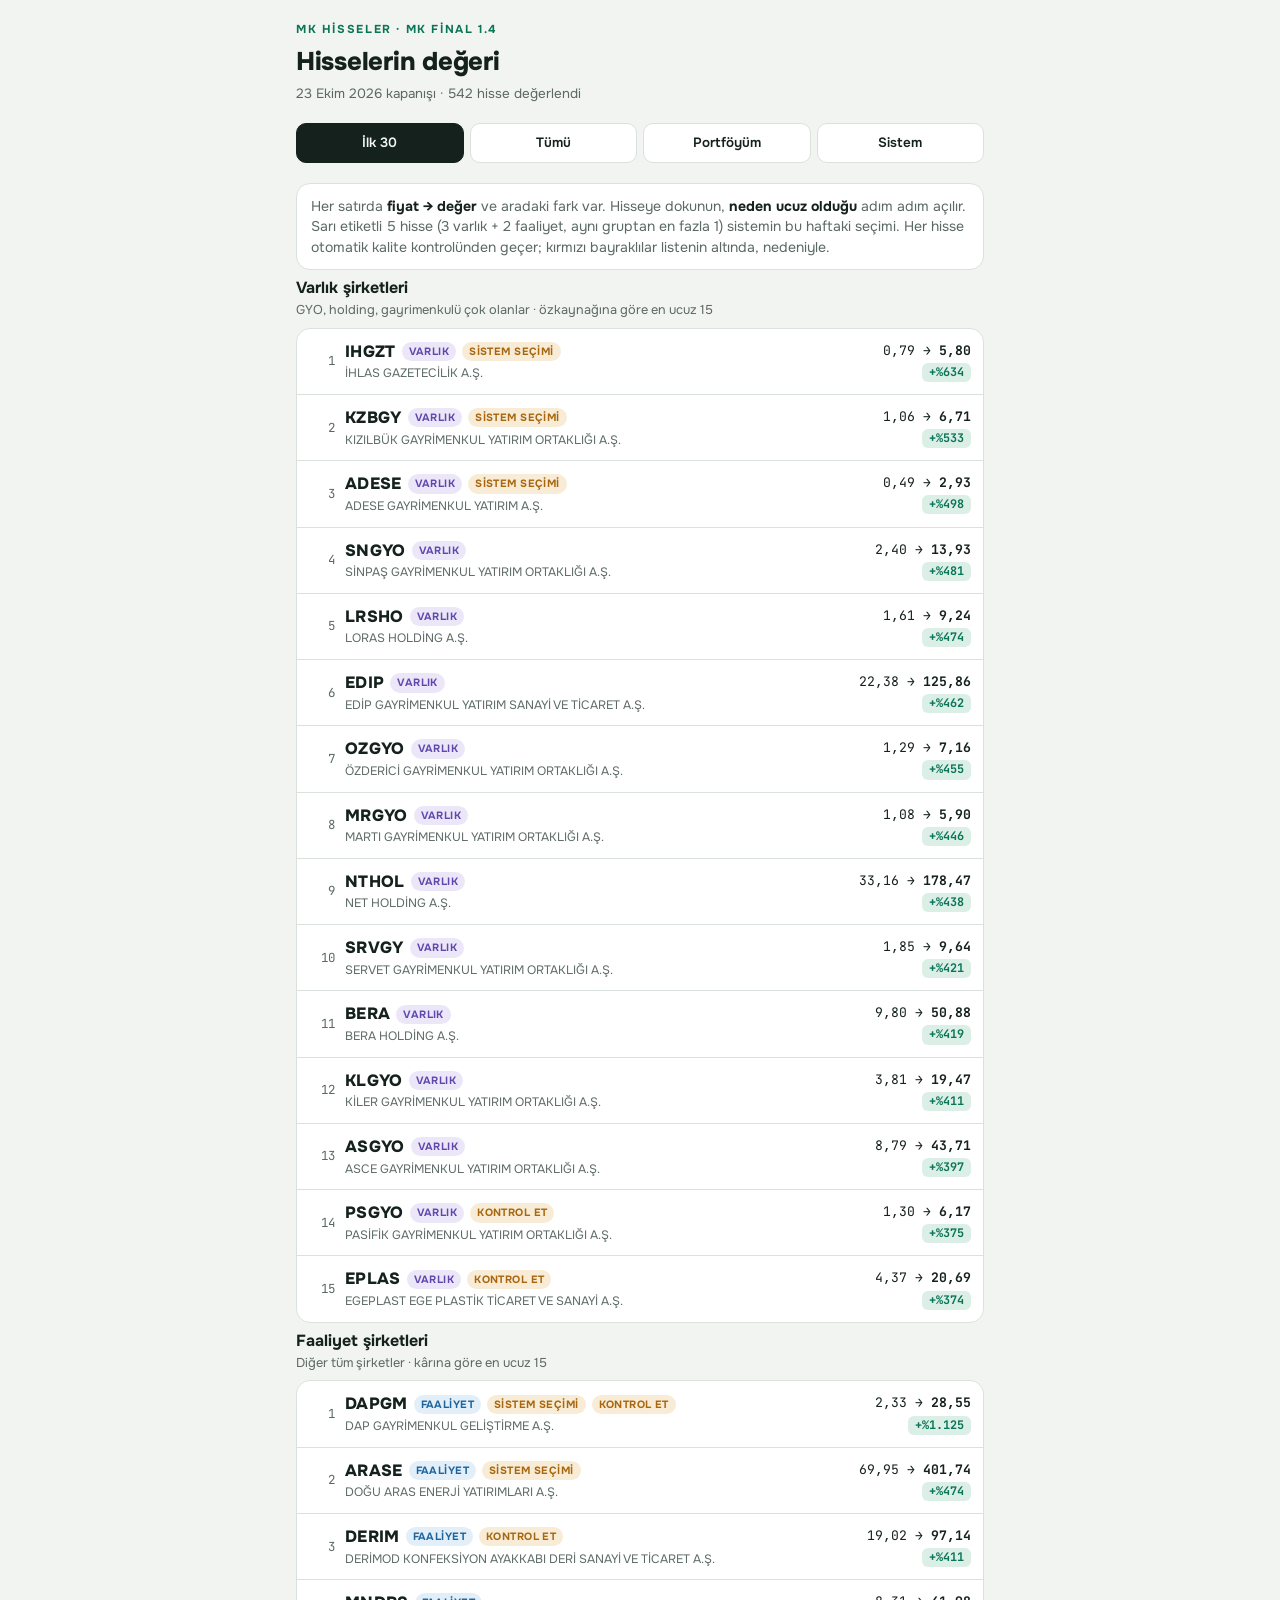
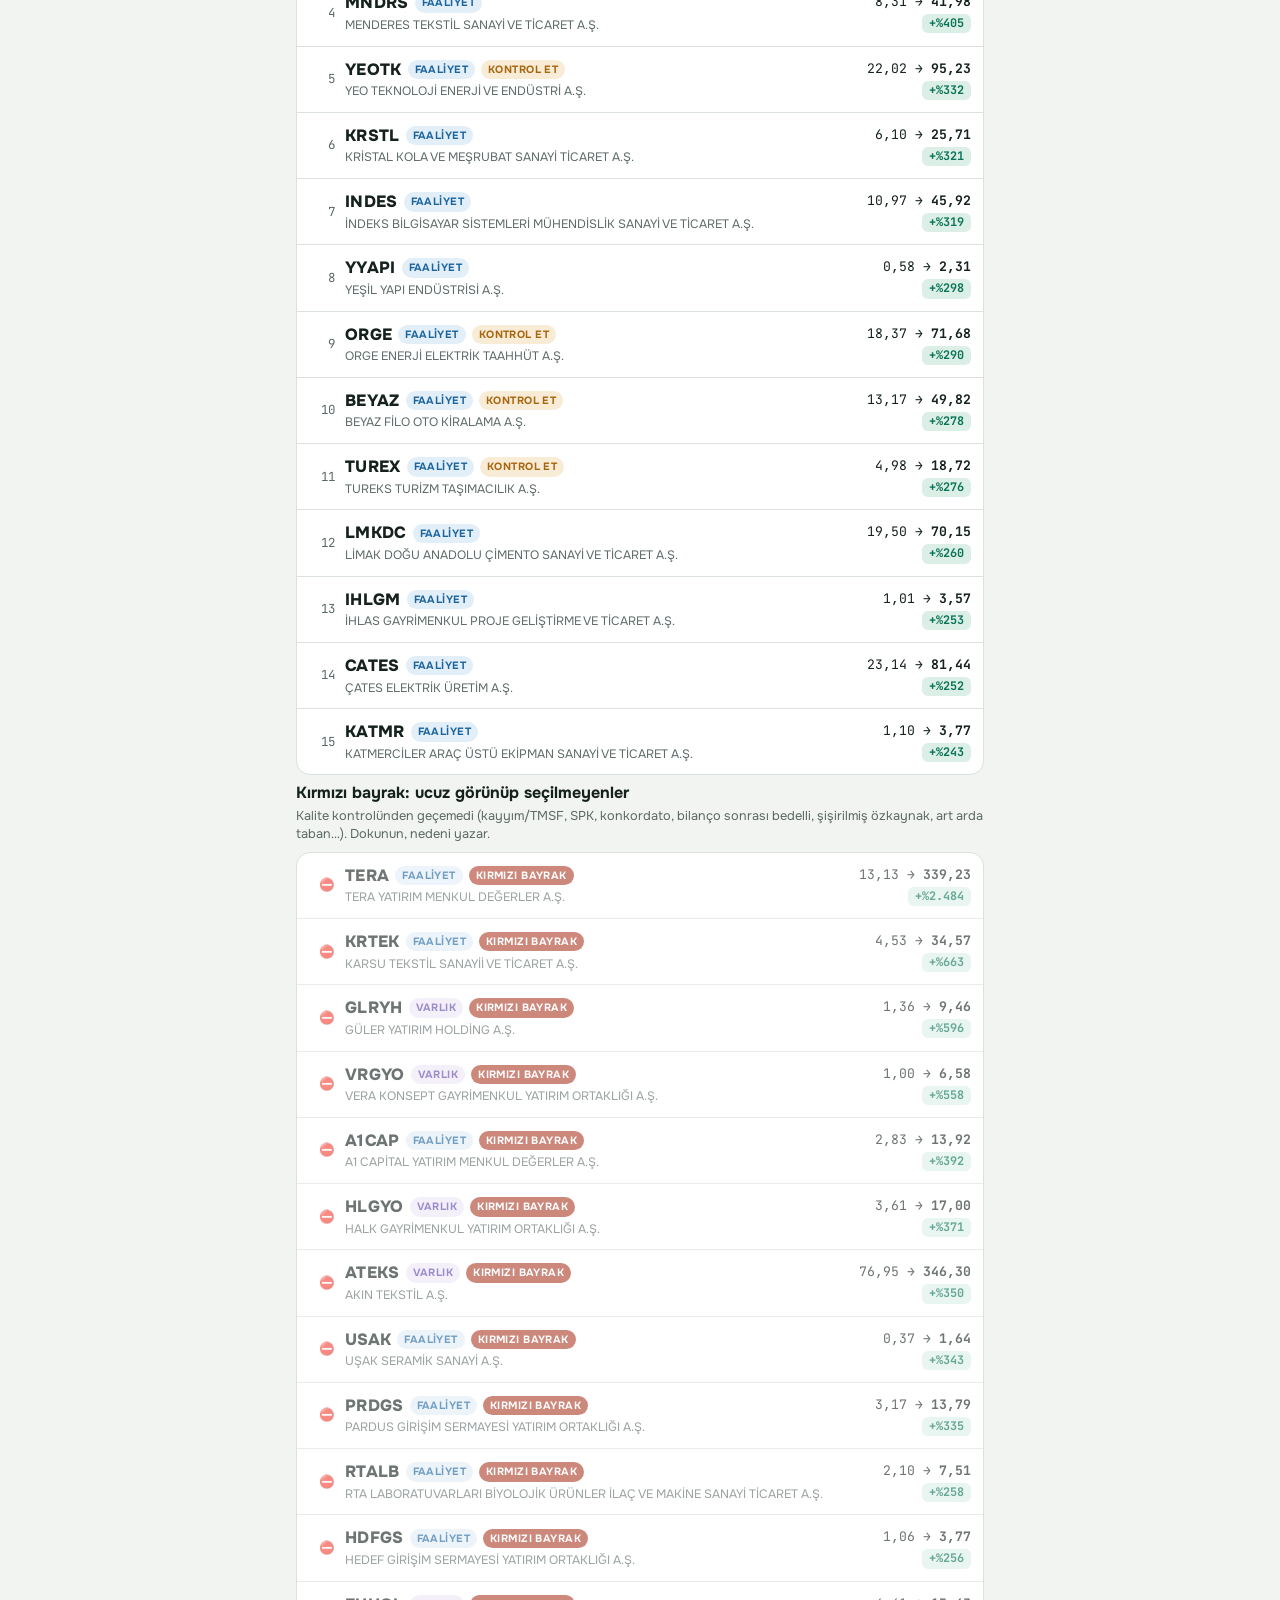
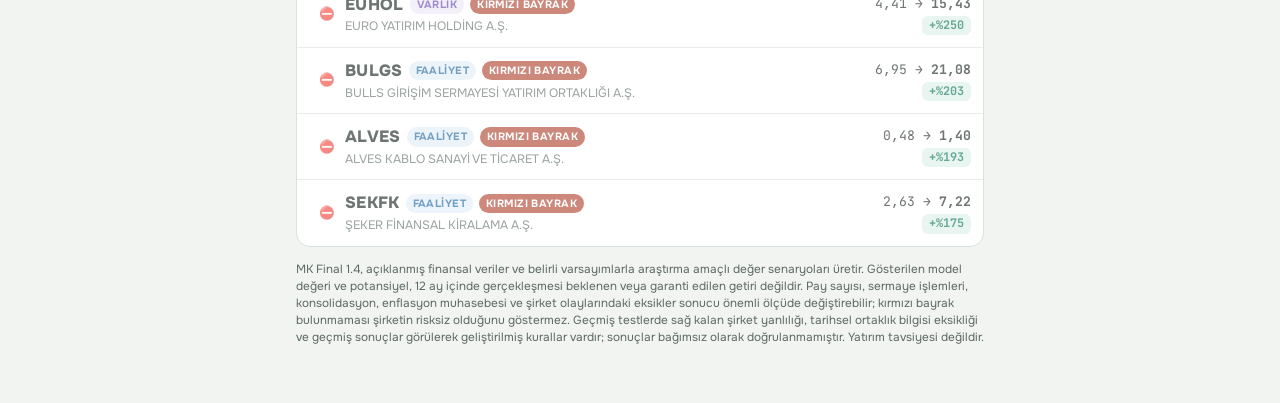
==== MK_VAL_BOT/mk-val/index.html @ f139b713 "Add files via upload" ====
<!doctype html>
<html lang="tr">
<head>
<meta charset="utf-8">
<meta name="viewport" content="width=device-width,initial-scale=1,viewport-fit=cover">
<script src="https://telegram.org/js/telegram-web-app.js"></script>
</head>
<body>
<title>MK Hisseler</title>
<meta name="claude:viewport-fit-sides" content="cover">
<link rel="preconnect" href="https://fonts.googleapis.com">
<link rel="stylesheet" href="https://fonts.googleapis.com/css2?family=Onest:wght@400;500;600;700;800&family=JetBrains+Mono:wght@500;700&display=swap">
<style>
/* Layout: one-column phone list (Telegram mini app); tapping a row slides in a full-screen "why cheap" sheet. */
:root{
  --bg:#f2f4f1; --surface:#ffffff; --surface2:#eef2ef; --ink:#15211d; --muted:#5b6964; --line:#dbe2de;
  --value:#0a7457; --value-soft:#dcefe7; --gold:#a8670f; --gold-soft:#f8ecd6; --bad:#b0402d; --bad-soft:#f7e2dd;
  --asset:#6046ad; --asset-soft:#ece7f8; --op:#1b649e; --op-soft:#e2eef8;
  --f:"Onest",system-ui,-apple-system,"Segoe UI",Roboto,sans-serif; --m:"JetBrains Mono",ui-monospace,Menlo,Consolas,monospace;
  --r:14px;
}
@media (prefers-color-scheme: dark){:root:not([data-theme="light"]){
  --bg:#0e1412; --surface:#151d1a; --surface2:#1b2521; --ink:#e5eee9; --muted:#8e9e98; --line:#26312d;
  --value:#3ccb9c; --value-soft:#143328; --gold:#e6b452; --gold-soft:#372a12; --bad:#f2907d; --bad-soft:#3a1d18;
  --asset:#b9a5f5; --asset-soft:#251f3c; --op:#72b8ec; --op-soft:#132a3c; color-scheme:dark}}
:root[data-theme="dark"]{
  --bg:#0e1412; --surface:#151d1a; --surface2:#1b2521; --ink:#e5eee9; --muted:#8e9e98; --line:#26312d;
  --value:#3ccb9c; --value-soft:#143328; --gold:#e6b452; --gold-soft:#372a12; --bad:#f2907d; --bad-soft:#3a1d18;
  --asset:#b9a5f5; --asset-soft:#251f3c; --op:#72b8ec; --op-soft:#132a3c; color-scheme:dark}
*{box-sizing:border-box}
body{background:var(--bg);color:var(--ink);font-family:var(--f);font-size:15px;line-height:1.45;-webkit-font-smoothing:antialiased}
body::before{content:"";position:fixed;inset:0 0 auto;height:env(safe-area-inset-top,0px);z-index:30;background:var(--bg)}
.wrap{max-width:720px;margin:0 auto;padding-block:14px 48px;padding-left:max(16px,env(safe-area-inset-left,0px));padding-right:max(16px,env(safe-area-inset-right,0px));display:flex;flex-direction:column;gap:14px}
header{display:flex;flex-direction:column;gap:4px}
.eyebrow{font-size:.72rem;font-weight:700;letter-spacing:.14em;text-transform:uppercase;color:var(--value)}
h1{margin:0;font-size:1.6rem;font-weight:800;letter-spacing:-.01em;text-wrap:balance}
.stamp{color:var(--muted);font-size:.84rem}
.tabs{position:sticky;top:env(safe-area-inset-top,0px);z-index:20;background:var(--bg);padding-block:6px;display:flex;gap:6px}
.tabs button{flex:1;min-width:0;font:inherit;font-weight:600;font-size:.84rem;padding:9px 4px;border-radius:10px;border:1px solid var(--line);background:var(--surface);color:var(--ink);cursor:pointer}
.tabs button[aria-selected="true"]{background:var(--ink);color:var(--bg);border-color:var(--ink)}
button:focus-visible,input:focus-visible,.row:focus-visible{outline:2px solid var(--value);outline-offset:2px}
.sec{display:flex;flex-direction:column;gap:8px}
.sechead{display:flex;flex-direction:column;gap:2px;margin-top:6px}
.sechead h2{margin:0;font-size:1rem;font-weight:700}
.sechead span{color:var(--muted);font-size:.8rem}
.list{background:var(--surface);border:1px solid var(--line);border-radius:var(--r);overflow:hidden}
.row{display:grid;grid-template-columns:26px minmax(0,1fr) auto;align-items:center;gap:10px;padding:11px 12px;border-top:1px solid var(--line);cursor:pointer;background:none;width:100%;text-align:left;font:inherit;color:inherit;border-left:0;border-right:0;border-bottom:0}
.row:first-child{border-top:0}
.row:hover{background:var(--surface2)}
.row.dim{opacity:.62}
.rk{font-family:var(--m);font-size:.78rem;color:var(--muted);text-align:right}
.who{min-width:0;display:flex;flex-direction:column;gap:2px}
.tkline{display:flex;align-items:center;gap:6px;flex-wrap:wrap}
.tk{font-weight:800;font-size:1.02rem;letter-spacing:.02em}
.co{color:var(--muted);font-size:.76rem;white-space:nowrap;overflow:hidden;text-overflow:ellipsis}
.chip{font-size:.66rem;font-weight:700;letter-spacing:.04em;padding:2px 7px;border-radius:999px;white-space:nowrap}
.chip.a{background:var(--asset-soft);color:var(--asset)}.chip.o{background:var(--op-soft);color:var(--op)}
.chip.pick{background:var(--gold-soft);color:var(--gold)}.chip.warn{background:var(--gold-soft);color:var(--gold)}.chip.red{background:var(--bad);color:var(--surface)}
.qc{border-radius:12px;padding:12px 14px;border:1px solid var(--line);background:var(--surface)}.qc h3{margin:0 0 8px;font-size:1rem}.qc.bad{border-color:var(--bad);background:var(--bad-soft)}.qc.mid{border-color:var(--gold)}.qc.ok h3{color:var(--value)}.qc ul{margin:0;padding-left:1.1em;display:flex;flex-direction:column;gap:6px}.qc li{line-height:1.45;font-size:.9rem}.qc li.r b{color:var(--bad)}.qc li.y b{color:var(--gold)}.qc p{margin:0;font-size:.86rem;color:var(--muted)}
.nums{display:flex;flex-direction:column;align-items:flex-end;gap:3px;font-family:var(--m);font-variant-numeric:tabular-nums}
.pv{font-size:.82rem;white-space:nowrap}.pv b{font-weight:700}
.pot{font-size:.74rem;font-weight:700;padding:1px 7px;border-radius:6px;background:var(--value-soft);color:var(--value)}
.pot.neg{background:var(--bad-soft);color:var(--bad)}
.tools{display:flex;flex-direction:column;gap:8px}
.tools input{font:inherit;font-size:1rem;padding:11px 13px;border-radius:12px;border:1px solid var(--line);background:var(--surface);color:var(--ink);width:100%}
.filters{display:flex;gap:6px;flex-wrap:wrap}
.filters button{font:inherit;font-size:.82rem;font-weight:600;padding:6px 11px;border-radius:999px;border:1px solid var(--line);background:var(--surface);color:var(--ink);cursor:pointer}
.filters button[aria-pressed="true"]{border-color:var(--value);background:var(--value-soft);color:var(--value)}
.count{color:var(--muted);font-size:.8rem}
.note{background:var(--surface);border:1px solid var(--line);border-radius:var(--r);padding:12px 14px;font-size:.88rem;color:var(--muted)}
.note b{color:var(--ink)}
.empty{padding:22px 14px;text-align:center;color:var(--muted)}
footer{color:var(--muted);font-size:.74rem}
/* portfolio */
.chip.own{background:var(--value-soft);color:var(--value)}
.pf{background:var(--surface);border:1px solid var(--line);border-radius:12px;padding:12px;display:flex;flex-direction:column;gap:10px}
.pf h3{margin:0;font-size:1rem}
.pf .meta{font-size:.86rem;color:var(--muted)}
.pf .meta b{color:var(--ink);font-family:var(--m);font-variant-numeric:tabular-nums}
.btns{display:flex;gap:8px;flex-wrap:wrap}
.btn{font:inherit;font-weight:700;font-size:.92rem;padding:10px 14px;border-radius:10px;border:1px solid var(--line);background:var(--surface);color:var(--ink);cursor:pointer}
.btn.pri{background:var(--value);border-color:var(--value);color:var(--surface)}
.btn.danger{color:var(--bad);border-color:var(--bad)}
.btn.wide{width:100%}
.form{display:grid;grid-template-columns:repeat(2,minmax(0,1fr));gap:8px}
.form label:last-child{grid-column:1/-1}
.form label{display:flex;flex-direction:column;gap:4px;font-size:.72rem;font-weight:600;color:var(--muted);text-transform:uppercase;letter-spacing:.03em;min-width:0}
.form input{font:inherit;font-family:var(--m);font-size:.95rem;padding:9px 10px;border-radius:9px;border:1px solid var(--line);background:var(--bg);color:var(--ink);width:100%;min-width:0;text-transform:none}
.sum{display:grid;grid-template-columns:repeat(2,minmax(0,1fr));gap:8px}
.sum /*x*/.cell b.up{color:var(--value)}.sum .cell b.down{color:var(--bad)}
.pfrow{grid-template-columns:minmax(0,1fr) auto}.pfrow .co{white-space:normal}
.hint{font-size:.78rem;color:var(--muted)}
.toast{position:fixed;left:50%;bottom:calc(18px + env(safe-area-inset-bottom,0px));transform:translateX(-50%);background:var(--ink);color:var(--bg);padding:10px 16px;border-radius:12px;font-size:.88rem;font-weight:600;z-index:60;max-width:calc(100% - 32px)}
/* detail sheet */
.sheet{position:fixed;inset:0;z-index:40;background:var(--bg);overflow-y:auto;transform:translateX(100%);transition:transform .22s ease;padding-top:env(safe-area-inset-top,0px)}
.sheet.open{transform:none}
@media (prefers-reduced-motion: reduce){.sheet{transition:none}}
.bar{position:sticky;top:0;z-index:2;background:var(--bg);border-bottom:1px solid var(--line)}
.bar .in{max-width:720px;margin:0 auto;display:flex;align-items:center;gap:10px;padding-block:10px;padding-left:max(16px,env(safe-area-inset-left,0px));padding-right:max(16px,env(safe-area-inset-right,0px))}
.back{font:inherit;font-weight:600;font-size:.92rem;border:1px solid var(--line);background:var(--surface);color:var(--ink);border-radius:10px;padding:7px 12px;cursor:pointer}
.bar .t{font-weight:800}
.d{max-width:720px;margin:0 auto;padding-block:16px 60px;padding-left:max(16px,env(safe-area-inset-left,0px));padding-right:max(16px,env(safe-area-inset-right,0px));display:flex;flex-direction:column;gap:16px}
.dh{display:flex;flex-direction:column;gap:6px}
.dh .big{font-size:2rem;font-weight:800;letter-spacing:.01em;line-height:1.05}
.dh .co{white-space:normal;font-size:.88rem}
.trio{display:grid;grid-template-columns:repeat(3,minmax(0,1fr));gap:8px}
.cell{background:var(--surface);border:1px solid var(--line);border-radius:12px;padding:9px 10px;min-width:0}
.cell span{display:block;font-size:.7rem;color:var(--muted);font-weight:600;letter-spacing:.03em;text-transform:uppercase}
.cell b{display:block;font-family:var(--m);font-size:1.08rem;font-variant-numeric:tabular-nums;margin-top:2px;white-space:nowrap;overflow:hidden;text-overflow:ellipsis}
.cell.v b{color:var(--value)}
.scale{background:var(--surface);border:1px solid var(--line);border-radius:12px;padding:12px 12px 10px}
.track{position:relative;height:10px;border-radius:999px;background:var(--surface2);margin:30px 6px 30px}
.fill{position:absolute;left:0;top:0;bottom:0;border-radius:999px;background:var(--value-soft)}
.mk{position:absolute;top:50%;transform:translate(-50%,-50%);width:14px;height:14px;border-radius:50%;border:3px solid var(--surface)}
.mk.p{background:var(--ink)}.mk.n{background:var(--gold)}.mk.v{background:var(--value)}
.lab{position:absolute;transform:translateX(-50%);font-family:var(--m);font-size:.7rem;white-space:nowrap;color:var(--muted)}
.lab.up{bottom:16px}.lab.dn{top:16px}
.lab b{color:var(--ink)}
.scale p{margin:0;font-size:.78rem;color:var(--muted)}
.why h3,.calc h3,.risk h3,.src h3{margin:0 0 8px;font-size:1.02rem;font-weight:700}
.lead{font-size:1.02rem;line-height:1.5;margin:0 0 10px;text-wrap:pretty}
.why ul,.risk ul{margin:0;padding-left:1.1em;display:flex;flex-direction:column;gap:8px}
.why li,.risk li{line-height:1.5}
.num{font-family:var(--m);font-variant-numeric:tabular-nums;font-weight:700;white-space:nowrap}
.calc table{width:100%;border-collapse:collapse;font-size:.88rem;background:var(--surface);border:1px solid var(--line);border-radius:12px;overflow:hidden}
.calc td{padding:8px 10px;border-top:1px solid var(--line)}
.calc tr:first-child td{border-top:0}
.calc td:last-child{text-align:right;font-family:var(--m);font-variant-numeric:tabular-nums;white-space:nowrap}
.calc tr.tot td{font-weight:700;background:var(--value-soft);color:var(--value)}
.risk li.w{color:var(--bad)}
.src a{color:var(--op);word-break:break-all;font-size:.84rem}
.src p{margin:0 0 6px;font-size:.84rem;color:var(--muted)}
</style>

<div class="wrap" lang="tr">
  <header>
    <span class="eyebrow">MK Hisseler · MK Final 1.4</span>
    <h1>Hisselerin değeri</h1>
    <span class="stamp" id="stamp">Yükleniyor…</span>
  </header>
  <nav class="tabs" role="tablist">
    <button role="tab" id="tab-top" data-tab="top" aria-selected="true">İlk 30</button>
    <button role="tab" id="tab-all" data-tab="all" aria-selected="false">Tümü</button>
    <button role="tab" id="tab-pf" data-tab="pf" aria-selected="false">Portföyüm</button>
    <button role="tab" id="tab-how" data-tab="how" aria-selected="false">Sistem</button>
  </nav>
  <main id="view"></main>
  <footer>MK Final 1.4, açıklanmış finansal veriler ve belirli varsayımlarla araştırma amaçlı değer senaryoları üretir. Gösterilen model değeri ve potansiyel, 12 ay içinde gerçekleşmesi beklenen veya garanti edilen getiri değildir. Pay sayısı, sermaye işlemleri, konsolidasyon, enflasyon muhasebesi ve şirket olaylarındaki eksikler sonucu önemli ölçüde değiştirebilir; kırmızı bayrak bulunmaması şirketin risksiz olduğunu göstermez. Geçmiş testlerde sağ kalan şirket yanlılığı, tarihsel ortaklık bilgisi eksikliği ve geçmiş sonuçlar görülerek geliştirilmiş kurallar vardır; sonuçlar bağımsız olarak doğrulanmamıştır. Yatırım tavsiyesi değildir.</footer>
</div>

<section class="sheet" id="sheet" aria-hidden="true" lang="tr">
  <div class="bar"><div class="in"><button class="back" id="back">← Liste</button><span class="t" id="sheetT"></span></div></div>
  <div class="d" id="detail"></div>
</section>

<script type="application/json" id="embedded"></script>
<script>
const $ = s => document.querySelector(s);
const esc = s => String(s ?? '').replace(/[&<>"']/g, c => ({'&':'&amp;','<':'&lt;','>':'&gt;','"':'&quot;',"'":'&#39;'}[c]));
const TR = new Intl.NumberFormat('tr-TR', {minimumFractionDigits: 2, maximumFractionDigits: 2});
const fx = v => v == null || !isFinite(v) ? '—' : TR.format(v);
const pct = v => v == null || !isFinite(v) ? '—' : (v > 0 ? '+' : v < 0 ? '−' : '') + '%' + new Intl.NumberFormat('tr-TR', {maximumFractionDigits: 0}).format(Math.abs(100 * v));
const pc0 = v => v == null || !isFinite(v) ? '—' : '%' + new Intl.NumberFormat('tr-TR', {maximumFractionDigits: v < 0.1 ? 1 : 0}).format(100 * v);
const x2 = v => v == null || !isFinite(v) ? '—' : new Intl.NumberFormat('tr-TR', {maximumFractionDigits: 1, minimumFractionDigits: 1}).format(v);
function tl(v) {
  if (v == null || !isFinite(v)) return '—';
  const a = Math.abs(v), s = v < 0 ? '−' : '';
  const f = (n, u) => s + new Intl.NumberFormat('tr-TR', {maximumFractionDigits: n >= 100 ? 0 : n >= 10 ? 1 : 2}).format(n) + ' ' + u;
  if (a >= 1e12) return f(a / 1e12, 'trilyon TL');
  if (a >= 1e9) return f(a / 1e9, 'milyar TL');
  if (a >= 1e6) return f(a / 1e6, 'milyon TL');
  return s + new Intl.NumberFormat('tr-TR', {maximumFractionDigits: 0}).format(a) + ' TL';
}
const N = v => `<span class="num">${tl(v)}</span>`;
const DATE = s => { if (!s) return '—'; const d = new Date(s.slice(0, 10) + 'T12:00:00'); return isNaN(d) ? s : d.toLocaleDateString('tr-TR', {day: 'numeric', month: 'long', year: 'numeric'}); };

let D = null, ALL = [], PICKS = new Set(), tab = 'top', filt = 'all', query = '';

function prep(d) {
  D = d; PICKS = new Set(d.picks.map(p => p.ticker));
  ALL = [...d.asset, ...d.operating].sort((a, b) => b.potential - a.potential);
}

function row(x, rank) {
  const a = x.group === 'VARLIK', pk = PICKS.has(x.ticker);
  const tags = [`<span class="chip ${a ? 'a' : 'o'}">${a ? 'VARLIK' : 'FAALİYET'}</span>`];
  if (PF.items[x.ticker]) tags.push('<span class="chip own">PORTFÖYDE</span>');
  if (pk) tags.push('<span class="chip pick">SİSTEM SEÇİMİ</span>');
  const ql = (x.quality || {}).level;
  if (ql === 'KIRMIZI') tags.push('<span class="chip red">KIRMIZI BAYRAK</span>');
  else if (!x.eligible && x.potential > 0) tags.push('<span class="chip warn">HACİM DÜŞÜK</span>');
  else if (ql === 'SARI' || (x.warnings || []).length) tags.push('<span class="chip warn">KONTROL ET</span>');
  return `<button class="row${x.eligible || x.potential <= 0 ? '' : ' dim'}" data-t="${esc(x.ticker)}">
    <span class="rk">${rank}</span>
    <span class="who"><span class="tkline"><span class="tk">${esc(x.ticker)}</span>${tags.join('')}</span><span class="co">${esc(x.company)}</span></span>
    <span class="nums"><span class="pv">${fx(x.price)} → <b>${fx(x.value_ps)}</b></span><span class="pot${x.potential < 0 ? ' neg' : ''}">${pct(x.potential)}</span></span>
  </button>`;
}

function viewTop() {
  const A = D.asset.filter(x => x.eligible).slice(0, 15), O = D.operating.filter(x => x.eligible).slice(0, 15);
  return `<div class="note">Her satırda <b>fiyat → değer</b> ve aradaki fark var. Hisseye dokunun, <b>neden ucuz olduğu</b> adım adım açılır. Sarı etiketli 5 hisse (3 varlık + 2 faaliyet, aynı gruptan en fazla 1) sistemin bu haftaki seçimi. Her hisse otomatik kalite kontrolünden geçer; kırmızı bayraklılar listenin altında, nedeniyle.</div>
  <section class="sec"><div class="sechead"><h2>Varlık şirketleri</h2><span>GYO, holding, gayrimenkulü çok olanlar · özkaynağına göre en ucuz 15</span></div>
    <div class="list">${A.map((x, i) => row(x, i + 1)).join('')}</div></section>
  <section class="sec"><div class="sechead"><h2>Faaliyet şirketleri</h2><span>Diğer tüm şirketler · kârına göre en ucuz 15</span></div>
    <div class="list">${O.map((x, i) => row(x, i + 1)).join('')}</div></section>
  ${redSection()}`;
}
function redSection() {
  const R = ALL.filter(x => (x.quality || {}).level === 'KIRMIZI' && x.potential > 1).slice(0, 15);
  if (!R.length) return '';
  return `<section class="sec"><div class="sechead"><h2>Kırmızı bayrak: ucuz görünüp seçilmeyenler</h2><span>Kalite kontrolünden geçemedi (kayyım/TMSF, SPK, konkordato, bilanço sonrası bedelli, şişirilmiş özkaynak, art arda taban…). Dokunun, nedeni yazar.</span></div>
    <div class="list">${R.map((x, i) => row(x, '⛔')).join('')}</div></section>`;
}

function viewAll() {
  return `<div class="tools"><input id="q" type="search" placeholder="Hisse kodu veya şirket adı: THYAO, Aselsan…" autocomplete="off" value="${esc(query)}" aria-label="Hisse ara">
    <div class="filters" id="filters">${[['all', 'Hepsi'], ['V', 'Varlık'], ['F', 'Faaliyet'], ['cheap', 'Ucuz'], ['exp', 'Pahalı']].map(([k, l]) => `<button data-f="${k}" aria-pressed="${filt === k}">${l}</button>`).join('')}</div>
    <span class="count" id="count"></span></div>
    <div class="list" id="alllist"></div>`;
}
function fillAll() {
  const q = query.trim().toLocaleUpperCase('tr-TR');
  const rows = ALL.filter(x => (filt === 'all' || (filt === 'V' && x.group === 'VARLIK') || (filt === 'F' && x.group !== 'VARLIK') || (filt === 'cheap' && x.potential > 0) || (filt === 'exp' && x.potential <= 0))
    && (!q || x.ticker.includes(q) || x.company.toLocaleUpperCase('tr-TR').includes(q)));
  $('#count').textContent = `${rows.length} hisse · değer farkına göre sıralı (en ucuz üstte)`;
  $('#alllist').innerHTML = rows.length ? rows.map((x, i) => row(x, ALL.indexOf(x) + 1)).join('')
    : `<div class="empty">“${esc(query)}” bu taramada yok. Bilançosu eksik, döviz bazlı ya da son 20 günde işlem görmemiş olabilir.</div>`;
}

function viewHow() {
  return `<section class="sec"><div class="note"><b>Her şirket, değerinin durduğu yerden ölçülür.</b><br><br>
  <b>Varlık şirketleri</b> (GYO, holding ya da varlığının en az %30'u gayrimenkul olanlar): değer = özkaynak + bağlı GYO'larının ekspertiz farkı. Borsa değeri bu değere göre en düşük olanlar ucuzdur. Pabrai'nin Reysaş hesabı budur.<br><br>
  <b>Faaliyet şirketleri</b>: değer = 16 × gelecek yıl net kârı. Kâr tahmin edilemeyen (zarar eden, finans) şirketlerde özkaynak + kârlılık yöntemi kullanılır.<br><br>
  <b>Kural:</b> varlık grubundan en ucuz 3 + faaliyet grubundan en ucuz 2 = 5 hisse, eşit para. Önerilen kullanım: parayı 4'e bölüp her çeyrek (Ocak, Nisan, Temmuz, Ekim) o haftanın 5 hissesine bir dilim yatırmak; satış zamanı sizin kararınız. Günlük işlemi 20 bin $ altındaki ve kırmızı bayraklı hisse seçilmez.<br><br>
  <b>Model değerine göre fark</b> = model değeri / fiyat − 1. Beklenen getiri veya gerçekleşme olasılığı değildir; gerçekleşme süresi belirsizdir ve model değeri düşebilir. Hedef fiyat verilmez; ne zaman satacağınız size kalmış.</div>
  <div class="note"><b>Geriye dönük test — MK Final 1.4 (final)</b>: 3 varlık + 2 faaliyet; gizli değer sıralamada değil (ek senaryo); kırmızı bayraklı hisse yok; aynı gruptan tek hisse; pay sayısı doğrulanamayan adımda en yüksek piyasa değeri varsayılır (hisse ancak öyle de ucuzsa seçilir); seçim günün kapanışından sonra, alım ertesi gün.<br>
  12 ay tutma, başlangıç ayına göre 7 yıl: Nisan <b>418 kat</b> · Ocak 225 · Temmuz 128 · Ekim 65 (4 dilim ortalaması ≈ 209) — XU100 13-15 kat. Yıl içi en kötü düşüş −%53.<br>
  <b>Değerine gelince satıp parayı haftanın yeni hissesine yatırmak</b>: Nisan 250 · Ocak 156 · Temmuz 96 · Ekim 50 kat (ort. ≈ 138). Her başlangıç ayında 12 ay tutmaktan düşük: getirinin büyük kısmı model değerini aşıp yükselmeye devam eden hisselerden geldi.<br>
  Bu sonuçlar <b>doğrulanmış başarı değildir</b>: 3+2 yapısı geçmiş sonuçlar görülerek seçildi; aynı evrenden rastgele 10 hisse bile bu dönemde 28-56 kat yaptı (küçük/orta hisse ve ucuzluk etkisi); 5 hisse ciddi düşüş yaşayabilir. Bundan sonrası kurallar değiştirilmeden sanal takiple izlenir; eski 10 hisselik liste ve basit en düşük PD/DD listesi de karşılaştırma için kaydedilir.</section>`;
}


/* ---------- portfolio store: account (claude db) when available, else this device ---------- */
const LKEY = 'mk_portfolio_v1';
const PF = {mode: 'local', items: {}, col: null};
function loadLocal() { try { return JSON.parse(localStorage.getItem(LKEY) || '{}') || {}; } catch (e) { return {}; } }
function saveLocal() { try { localStorage.setItem(LKEY, JSON.stringify(PF.items)); } catch (e) { } }
PF.items = loadLocal();
const TG = (window.Telegram && window.Telegram.WebApp && window.Telegram.WebApp.initData) ? window.Telegram.WebApp : null;
function tgCall(fn, ...args) { return new Promise((res, rej) => { try { TG.CloudStorage[fn](...args, (err, val) => err ? rej(err) : res(val)); } catch (e) { rej(e); } }); }
async function pfInit() {
  if (TG && TG.CloudStorage) {
    // Telegram içinde: portföy Telegram hesabınızda (CloudStorage) saklanır, telefon/bilgisayar arasında eşitlenir
    try {
      const keys = (await tgCall('getKeys')).filter(k => k.startsWith('pf_'));
      const vals = keys.length ? await tgCall('getItems', keys) : {};
      const items = {};
      for (const k of keys) { try { const v = JSON.parse(vals[k]); if (v && v.ticker) items[v.ticker] = v; } catch (e) { } }
      for (const [t, it] of Object.entries(PF.items)) if (!items[t]) { items[t] = it; tgCall('setItem', 'pf_' + t, JSON.stringify(it)).catch(() => { }); }
      PF.items = items; PF.mode = 'telegram'; try { localStorage.removeItem(LKEY); } catch (e) { }
      pfChanged();
    } catch (e) { }
    return;
  }
  if (!window.claude || typeof window.claude.use !== 'function') return;
  try {
    const [db, user] = await Promise.all([window.claude.use('db'), window.claude.use('user')]);
    const uid = user ? await user.id() : null;
    if (!db || !uid) return;
    PF.col = db.doc('data/users/' + uid + '/portfolio').collection('items');
    let first = true;
    PF.col.onSnapshot(snap => {
      const cloud = {}; snap.docs.forEach(d => { if (d.exists) cloud[d.id] = d.data(); });
      if (first) {
        first = false; PF.mode = 'cloud';
        for (const [t, it] of Object.entries(PF.items)) if (!cloud[t]) { cloud[t] = it; PF.col.doc(t).set(it).catch(() => { }); }
        try { localStorage.removeItem(LKEY); } catch (e) { }
      }
      PF.items = cloud; pfChanged();
    }, () => { PF.mode = 'local'; PF.col = null; });
  } catch (e) { }
}
async function pfSave(t, it) {
  PF.items[t] = it; pfChanged();
  if (PF.mode === 'telegram') { try { await tgCall('setItem', 'pf_' + t, JSON.stringify(it)); } catch (e) { toast('Telegram’a kaydedilemedi, bu cihazda tutuluyor.'); saveLocal(); } }
  else if (PF.mode === 'cloud' && PF.col) { try { await PF.col.doc(t).set(it); } catch (e) { toast('Hesaba kaydedilemedi, bu cihazda tutuluyor.'); PF.mode = 'local'; saveLocal(); } }
  else saveLocal();
}
async function pfRemove(t) {
  delete PF.items[t]; pfChanged();
  if (PF.mode === 'telegram') { try { await tgCall('removeItem', 'pf_' + t); } catch (e) { toast('Silinemedi, tekrar deneyin.'); } }
  else if (PF.mode === 'cloud' && PF.col) { try { await PF.col.doc(t).delete(); } catch (e) { toast('Silinemedi, tekrar deneyin.'); } }
  else saveLocal();
}
function pfChanged() {
  if (tab === 'pf') render(); else if (tab === 'top') render(); else if (tab === 'all' && $('#alllist')) fillAll();
  const open = $('#sheet').classList.contains('open') && $('#sheetT').textContent;
  if (open && $('#pfbox')) $('#pfbox').outerHTML = pfBlock(ALL.find(r => r.ticker === open) || {ticker: open});
}
let toastTimer = null;
function toast(msg) {
  let el = $('#toast'); if (!el) { el = document.createElement('div'); el.id = 'toast'; el.className = 'toast'; el.setAttribute('role', 'status'); document.body.appendChild(el); }
  el.textContent = msg; el.hidden = false; clearTimeout(toastTimer); toastTimer = setTimeout(() => { el.hidden = true; }, 2600);
}
const num = s => { const v = parseFloat(String(s).trim().replace(/\./g, '').replace(',', '.')); return isFinite(v) ? v : NaN; };
const numIn = s => { const t = String(s).trim(); return parseFloat(t.includes(',') ? t.replace(/\./g, '').replace(',', '.') : t); };
const today = () => new Date().toISOString().slice(0, 10);
const addYear = d => { const x = new Date(d + 'T12:00:00'); x.setFullYear(x.getFullYear() + 1); return x.toISOString().slice(0, 10); };

function pfBlock(x, editing = false) {
  const t = x.ticker, it = PF.items[t];
  const where = PF.mode === 'telegram' ? 'Telegram hesabınıza kaydedilir; tüm cihazlarınızda görünür.' : PF.mode === 'cloud' ? 'Hesabınıza kaydedilir, yalnız siz görürsünüz.' : 'Bu cihazda saklanır.';
  if (it && !editing) {
    const cur = x.price, ret = cur ? cur / it.price - 1 : null;
    return `<section class="pf" id="pfbox"><h3>Portföyünüzde</h3>
      <div class="meta"><b>${new Intl.NumberFormat('tr-TR').format(it.qty)}</b> adet · alış <b>${fx(it.price)}</b> · ${DATE(it.date)}<br>
      Şimdi <b>${fx(cur)}</b> · ${ret == null ? '' : `<b class="${ret >= 0 ? 'up' : 'down'}">${pct(ret)}</b> · `}12 ay doluyor: <b>${DATE(addYear(it.date))}</b></div>
      <div class="btns" id="pfact"><button class="btn" data-pf="edit" data-t="${esc(t)}">Düzenle</button><button class="btn danger" data-pf="ask" data-t="${esc(t)}">Portföyden çıkar</button></div></section>`;
  }
  if (!editing) return `<section class="pf" id="pfbox"><button class="btn pri wide" data-pf="form" data-t="${esc(t)}">＋ Portföye ekle</button><span class="hint">${where}</span></section>`;
  const v = it || {price: x.price, qty: '', date: today()};
  return `<section class="pf" id="pfbox"><h3>${it ? 'Pozisyonu düzenle' : 'Portföye ekle'}</h3>
    <form id="pfform" data-t="${esc(t)}" class="form" novalidate>
      <label>Alış fiyatı<input id="pf-price" inputmode="decimal" value="${v.price != null ? TR.format(v.price) : ''}" required></label>
      <label>Adet<input id="pf-qty" inputmode="numeric" value="${v.qty}" placeholder="örn. 1000" required></label>
      <label>Alış tarihi<input id="pf-date" type="date" value="${esc(v.date)}" max="${today()}" required></label>
    </form>
    <span class="hint" id="pf-err">${where} Model değeri, ekleme anındaki taramayla birlikte saklanır.</span>
    <div class="btns"><button class="btn pri" data-pf="save" data-t="${esc(t)}">${it ? 'Kaydet' : 'Ekle'}</button><button class="btn" data-pf="cancel" data-t="${esc(t)}">Vazgeç</button></div></section>`;
}
function pfSubmit(t) {
  const x = ALL.find(r => r.ticker === t) || {};
  const price = numIn($('#pf-price').value), qty = num($('#pf-qty').value), date = $('#pf-date').value;
  if (!(price > 0)) { $('#pf-err').textContent = 'Alış fiyatını yazın (örn. 4,41).'; return; }
  if (!(qty > 0)) { $('#pf-err').textContent = 'Kaç adet aldığınızı yazın.'; return; }
  if (!date) { $('#pf-err').textContent = 'Alış tarihini seçin.'; return; }
  const old = PF.items[t] || {};
  pfSave(t, {ticker: t, price, qty, date, company: x.company || old.company || t, group: x.group || old.group || '',
    net_target: old.net_target ?? x.net_target ?? null, value_ps: old.value_ps ?? x.value_ps ?? null, scan: old.scan || (D && D.asof) || null});
  toast(old.price ? `${t} güncellendi` : `${t} portföye eklendi`);
}

function viewPf() {
  const items = Object.values(PF.items).sort((a, b) => a.date < b.date ? 1 : -1);
  const where = PF.mode === 'telegram' ? 'Portföy Telegram hesabınıza kaydedilir; tüm cihazlarınızda görünür.' : PF.mode === 'cloud' ? 'Portföy hesabınıza kaydedilir; yalnız siz görürsünüz.' : 'Portföy bu cihazda saklanır.';
  if (!items.length) return `<div class="note"><b>Portföyünüz boş.</b><br>Listeden bir hisseye dokunun, açılan sayfada <b>＋ Portföye ekle</b> ile alış fiyatı ve adedi girin. Burada kâr/zarar, model değerine göre fark ve 12 ayın dolacağı tarih görünür.<br><br>${where}</div>`;
  let cost = 0, val = 0;
  const rows = items.map(it => {
    const x = ALL.find(r => r.ticker === it.ticker), cur = x ? x.price : null;
    cost += it.price * it.qty; val += (cur ?? it.price) * it.qty;
    const ret = cur ? cur / it.price - 1 : null, mv = x ? x.value_ps : it.value_ps, hit = mv && cur && cur >= mv;
    const toNet = mv && cur ? mv / cur - 1 : null;
    return `<button class="row pfrow" data-t="${esc(it.ticker)}">
      <span class="who"><span class="tkline"><span class="tk">${esc(it.ticker)}</span>${it.group ? `<span class="chip ${it.group === 'VARLIK' ? 'a' : 'o'}">${it.group}</span>` : ''}${hit ? '<span class="chip pick">FİYAT MODEL DEĞERİNİN ÜSTÜNDE</span>' : ''}</span>
      <span class="co">${new Intl.NumberFormat('tr-TR').format(it.qty)} adet × ${fx(it.price)} · ${DATE(it.date)} · 12 ay: ${DATE(addYear(it.date))}${toNet != null && !hit ? ` · model değerine fark ${pct(toNet)}` : ''}</span></span>
      <span class="nums"><span class="pv">${fx(cur)}</span><span class="pot${ret != null && ret < 0 ? ' neg' : ''}">${pct(ret)}</span></span></button>`;
  }).join('');
  const pl = val - cost;
  return `<div class="sum"><div class="cell"><span>Maliyet</span><b>${tl(cost)}</b></div><div class="cell"><span>Bugünkü değer</span><b>${tl(val)}</b></div>
    <div class="cell"><span>Kâr / zarar</span><b class="${pl >= 0 ? 'up' : 'down'}">${tl(pl)}</b></div><div class="cell"><span>Getiri</span><b class="${pl >= 0 ? 'up' : 'down'}">${pct(cost ? pl / cost : null)}</b></div></div>
    <div class="list">${rows}</div>
    <span class="hint">Fiyatlar ${DATE(D && D.asof)} kapanışı. Kalan fark, bu haftanın model değerine göre. ${where}</span>`;
}

/* ---------- plain-language explanation ---------- */
function explain(x) {
  const d = x.detail || {}, out = {lead: '', why: [], calc: [], risk: []};
  x = Object.assign({}, x, {value_total: x.value_total ?? d.value_total});
  const name = x.ticker;
  if (x.group === 'VARLIK') {
    const ratio = d.mcap / x.value_total;
    out.lead = `Borsada ${N(d.mcap)} ediyor. Sistemin hesapladığı net varlık değeri ${N(x.value_total)}. Piyasa, şirketin net varlığının yalnızca <span class="num">${pc0(ratio)}</span> kadarını fiyatlıyor.`;
    if (x.type === 'holding') out.why.push(`<b>Holding.</b> Değeri kârından değil, iştiraklerindeki paylardan ve elindeki varlıklardan geliyor. Bu yüzden özkaynağıyla ölçülüyor.`);
    else if (x.type === 'gyo') out.why.push(`<b>Gayrimenkul yatırım ortaklığı.</b> Portföyündeki gayrimenkuller her yıl bağımsız ekspertizle değerleniyor ve bilançoya bu değerle giriyor. Bu yüzden özkaynağı, elindeki malın bugünkü değerine yakın.`);
    else out.why.push(`<b>Varlığının <span class="num">${pc0(d.real_estate_share)}</span> kadarı gayrimenkul</b> (yatırım amaçlı gayrimenkul, arsa, bina). Böyle şirketlerde değeri kârdan çok elindeki mal belirler.`);
    out.why.push(`Toplam varlığı ${N(d.total_assets)}. Bütün borçlar düşülünce ana ortaklığa ${N(d.equity)} özkaynak kalıyor.`);
    if (d.capital_advance > 0) out.why.push(`<b>Sermaye avansı düşüldü:</b> özkaynağın ${N(d.capital_advance)} kısmı henüz pay olarak tescil edilmemiş sermaye avansı. Bu para ya yeni paylara dönüşür (mevcut hissedarın payı sulanır) ya da iade edilir; bu yüzden değere katılmadı.`);
    if (d.hidden > 0) out.why.push(`<b>Ek senaryo (doğrulanmamış, sıralamaya katılmadı):</b> bağlı ortaklığı ${esc((x.hidden_from || []).join(', '))} gayrimenkullerini ekspertiz değeriyle gösteriyor; basit formülle payına düşen fark ${N(d.hidden)}. Bu fark taşınmaz bazında doğrulanmadığı için değere eklenmedi. Eklenirse hisse başı <span class="num">${fx(d.hidden_scenario_ps)} TL</span> olurdu (Reysaş tipi aday — KAP'tan ekspertiz raporlarını kontrol edin).`);
    out.why.push(`Hisse başına değer <span class="num">${fx(x.value_ps)} TL</span>, bugünkü fiyat <span class="num">${fx(x.price)} TL</span>. Model değerine göre fark <span class="num">${pct(x.potential)}</span> (beklenen getiri değildir).`);
    out.calc = [['Toplam varlık', tl(d.total_assets)], ['Özkaynak (ana ortaklık)', tl(d.equity)]];
    if (d.capital_advance > 0) out.calc.push(['Sermaye avansı (düşüldü)', '− ' + tl(d.capital_advance)]);
    if (d.hidden > 0) out.calc.push([`Ek senaryo: gizli değer (${(x.hidden_from || []).join(', ')}) — sıralamada yok`, '(+ ' + tl(d.hidden) + ')']);
    out.calc.push(['Değer', tl(x.value_total), 1], ['Borsa değeri', tl(d.mcap)], ['Borsa değeri / değer', x2(ratio)]);
    out.risk.push('Özkaynak, 2023 sonundan beri enflasyon muhasebesiyle (TMS 29) yeniden değerleniyor. Bu, varlıkları olduğundan yüksek gösterebilir.');
    out.risk.push('Varlık değeri ancak satılırsa, kiraya ya da kâra dönüşürse fiyata yansır. Bu tip hisseler yıllarca ucuz kalabilir; sistem bu yüzden 12 ay bekler.');
    if (x.type === 'holding') out.risk.push('Holding özkaynağında iştirakler maliyet ya da bilanço değeriyle durur; borsadaki iştiraklerin bugünkü değerine KAP\'tan bakın.');
    if (d.hidden > 0) out.risk.push('Ortaklık oranı bugünkü KAP ortaklık tablosundan alındı.');
  } else if (String(d.engine || '').startsWith('MK-FINAL')) {
    const pe = d.ttm_profit > 0 ? d.mcap / d.ttm_profit : null, fpe = d.forward_profit > 0 ? d.mcap / d.forward_profit : null;
    const gr = d.ttm_revenue_prior ? d.ttm_revenue / d.ttm_revenue_prior - 1 : null;
    out.lead = d.ttm_profit > 0
      ? `Son 12 ayda ${N(d.ttm_profit)} net kâr etti, borsa değeri ${N(d.mcap)} (F/K <span class="num">${x2(pe)}</span>). Sistem gelecek yıl kârını ${N(d.forward_profit)} hesaplıyor; bunun 16 katı ${N(x.value_total)} eder.`
      : `Son 12 ayda net kârı ${N(d.ttm_profit)}, borsa değeri ${N(d.mcap)}. Sistem gelecek yıl kârını ${N(d.forward_profit)} hesaplıyor; bunun 16 katı ${N(x.value_total)} eder.`;
    out.why.push(`<b>Ciro:</b> son 12 ayda ${N(d.ttm_revenue)}${d.ttm_revenue_prior ? `, bir önceki 12 ayda ${N(d.ttm_revenue_prior)} (<span class="num">${pct(gr)}</span>)` : ''}.`);
    out.why.push(`<b>Gelecek yıl:</b> geçen yılki büyümenin yarısı varsayıldı (<span class="num">${pct(d.growth)}</span>), ciro ${N(d.next_revenue)}.`);
    out.why.push(`<b>Kâr:</b> son 12 ayın brüt kâr marjı (<span class="num">${pc0(d.gross_margin)}</span>) korunur, giderler cironun yarısı hızında artar. Esas faaliyet kârı ${N(d.next_operating)}. Finansman ${N(d.finance_net)} eklenir, finansal gelirler sayılmaz, %25 vergi düşülür. Gelecek yıl net kâr ${N(d.forward_profit)}.`);
    out.why.push(`<b>Değer:</b> bu kâr 16 ile çarpıldı (F/K 16). Şirket değeri ${N(x.value_total)}, hisse başı <span class="num">${fx(x.value_ps)} TL</span>. Bugün ileri F/K <span class="num">${x2(fpe)}</span>.`);
    if (d.bear && d.bull) out.why.push(`Kötümser senaryoda (daha az büyüme, F/K 12) <span class="num">${fx(d.bear * (d.price_factor || 1))} TL</span>, iyimser senaryoda <span class="num">${fx(d.bull * (d.price_factor || 1))} TL</span>.`);
    out.calc = [['Son 12 ay ciro', tl(d.ttm_revenue)], ['Son 12 ay net kâr', tl(d.ttm_profit)], ['Gelecek yıl ciro', tl(d.next_revenue)], ['Gelecek yıl faaliyet kârı', tl(d.next_operating)],
      ['Finansman (net)', tl(d.finance_net)], ['Gelecek yıl net kâr', tl(d.forward_profit)], ['× 16 = değer', tl(x.value_total), 1], ['Borsa değeri', tl(d.mcap)]];
    out.risk.push('Hesap geçen yılın büyümesinin yarısının süreceğini varsayar. Büyüme tek seferlikse (büyük ihale, kur farkı, varlık satışı) değer olduğundan yüksek çıkar.');
    if (gr != null && gr > 1) out.risk.push(`Ciro bir yılda ${pct(gr)} değişti; bu hızın kaynağını KAP'tan kontrol edin.`);
  } else {
    const fin = String(d.engine || '').includes('FINANCIAL');
    const pb = d.ri_book > 0 ? d.mcap / d.ri_book : null;
    out.lead = `Borsa değeri ${N(d.mcap)}, özkaynağı ${N(d.ri_book)} (PD/DD <span class="num">${x2(pb)}</span>). Kârlılığı normale dönerse sistemin değeri ${N(x.value_total)}.`;
    out.why.push(fin ? `<b>Finans şirketi.</b> Ciro ve brüt marj bu şirketlerde anlamlı değil. Değer özkaynaktan ve özkaynak kârlılığından hesaplanır.`
      : `<b>Gelecek yıl kârı tahmin edilemedi</b> (kâr düşük ya da zarar). Bu durumda MK Final 1.0'ın yedek yöntemi kullanılır: özkaynak + gelecekteki fazla kâr.`);
    if (d.ttm_profit != null) out.why.push(`Son 12 ay net kâr ${N(d.ttm_profit)}${d.ttm_profit_prior != null ? `, bir önceki 12 ay ${N(d.ttm_profit_prior)}` : ''}.`);
    out.why.push(`Son yıllık özkaynak kârlılığı (ROE) <span class="num">${pc0(d.roe)}</span>. Sistem bunu 5 yılda sermaye maliyeti olan <span class="num">${pc0(d.ke)}</span> seviyesine yaklaştırıyor.`);
    out.why.push(d.roe < d.ke
      ? `Kârlılık sermaye maliyetinin altında olduğu için değer özkaynağın altında kaldı: ${N(x.value_total)}. Buna rağmen borsa değeri bunun da altında: değerin <span class="num">${pc0(d.mcap / x.value_total)}</span> kadarı.`
      : `Kârlılık sermaye maliyetinin üstünde; aradaki fazla kâr değere eklendi: ${N(x.value_total)}. Borsa değeri bunun <span class="num">${pc0(d.mcap / x.value_total)}</span> kadarı.`);
    out.calc = [['Özkaynak', tl(d.ri_book)], ['Son yıllık ROE', pc0(d.roe)], ['Sermaye maliyeti', pc0(d.ke)], ['Fazla kâr (bugünkü değeri)', tl(x.value_total - d.ri_book)], ['Değer', tl(x.value_total), 1], ['Borsa değeri', tl(d.mcap)]];
    out.risk.push(d.roe < d.ke ? 'Ucuzluk, kârlılığın 5 yılda düzeleceği varsayımına dayanıyor. Zararın nedeni kalıcıysa değer düşer.' : 'Son yılın yüksek kârlılığı tekrarlanmayabilir.');
    if (fin) out.risk.push('Aracı kurum ve finans şirketlerinde kârlar piyasa koşullarına çok bağlıdır.');
  }
  for (const w of x.warnings || []) out.risk.unshift(`<b>${esc(w)}</b>`);
  out.quality = (x.quality || {}).flags || [];
  out.qlevel = (x.quality || {}).level || '—';
  if (x.turnover_usd != null && x.turnover_usd < 20000) out.risk.unshift('<b>Günlük işlem hacmi 20 bin $ altında; sistem bu hisseyi seçmez.</b>');
  return out;
}

function scaleHTML(x) {
  const hi = Math.max(x.price, x.value_ps) * 1.04, P = v => Math.max(0, Math.min(100, 100 * v / hi));
  const cheap = x.value_ps > x.price;
  return `<div class="scale"><div class="track"><div class="fill" style="width:${P(Math.max(x.price, x.value_ps))}%"></div>
    <span class="lab up" style="left:${P(x.price)}%">Fiyat <b>${fx(x.price)}</b></span><span class="mk p" style="left:${P(x.price)}%"></span>
    <span class="mk v" style="left:${P(x.value_ps)}%"></span><span class="lab up" style="left:${Math.min(P(x.value_ps), 78)}%">Model değeri <b>${fx(x.value_ps)}</b></span></div>
    <p>${cheap ? `Fiyat, değerin <span class="num">${pc0(x.price / x.value_ps)}</span> kadarı.` : 'Fiyat değerin üstünde: sisteme göre pahalı.'}</p></div>`;
}

function openDetail(t, push = true) {
  const x = ALL.find(r => r.ticker === t); if (!x) return;
  const e = explain(x), a = x.group === 'VARLIK', pk = PICKS.has(t);
  $('#sheetT').textContent = t;
  $('#detail').innerHTML = `<div class="dh"><span class="big">${esc(t)}</span><span class="co">${esc(x.company)}</span>
      <span class="tkline"><span class="chip ${a ? 'a' : 'o'}">${a ? 'VARLIK' : 'FAALİYET'}</span>${pk ? '<span class="chip pick">SİSTEM SEÇİMİ</span>' : ''}<span class="co">${esc(x.method)}</span></span></div>
    <div class="trio"><div class="cell"><span>Fiyat</span><b>${fx(x.price)}</b></div><div class="cell v"><span>Model değeri</span><b>${fx(x.value_ps)}</b></div><div class="cell"><span>Model değerine fark</span><b class="${x.potential >= 0 ? 'up' : 'down'}">${pct(x.potential)}</b></div></div>
    ${pfBlock(x)}
    ${scaleHTML(x)}
    <section class="qc ${e.qlevel === 'KIRMIZI' ? 'bad' : e.qlevel === 'SARI' ? 'mid' : 'ok'}"><h3>Kalite kontrolü: ${e.qlevel === 'KIRMIZI' ? '⛔ KIRMIZI — sistem bu hisseyi seçmez' : e.qlevel === 'SARI' ? '⚠ SARI — okuyup kontrol edin' : '✓ TEMİZ'}</h3>
      ${e.quality.length ? `<ul>${e.quality.map(([l, m]) => `<li class="${l === 'KIRMIZI' ? 'r' : 'y'}"><b>${l}</b> ${esc(m)}</li>`).join('')}</ul>` : '<p>Bilanço içeriği (sermaye avansı, menkul kıymet, ertelenmiş vergi, ilişkili taraf alacağı, özkaynak sıçraması), son 6 ayın KAP olayları (SPK, kayyım/TMSF, konkordato, dava, bedelli/tahsisli artırım), grup şirketleri ve art arda taban kontrol edildi; sorun bulunmadı. Bu otomatik bir taramadır, KAP\'ı okumanın yerini tutmaz.</p>'}</section>
    <section class="why"><h3>${e.qlevel === 'KIRMIZI' ? 'Formül neden ucuz gösteriyor (kırmızı bayrak nedeniyle güvenilmez)' : x.potential > 0 ? 'Neden ucuz?' : 'Neden pahalı?'}</h3><p class="lead">${e.lead}</p><ul>${e.why.map(s => `<li>${s}</li>`).join('')}</ul></section>
    <section class="calc"><h3>Hesap</h3><table>${e.calc.map(([k, v, t]) => `<tr${t ? ' class="tot"' : ''}><td>${esc(k)}</td><td>${esc(v)}</td></tr>`).join('')}</table></section>
    <section class="risk"><h3>Almadan önce kontrol et</h3><ul>${e.risk.map(s => `<li${s.startsWith('<b>') ? ' class="w"' : ''}>${s}</li>`).join('')}</ul></section>
    <section class="src"><h3>Kaynak</h3><p>Bilanço dönemi ${DATE(x.period_end)}, KAP'ta yayın ${esc(x.published_at)}. Fiyat ${DATE(x.price_date)} kapanışı.</p>
      ${(x.source_urls || []).map(u => `<a href="${esc(u)}" target="_blank" rel="noopener">${esc(u)}</a>`).join('<br>')}</section>`;
  const s = $('#sheet'); s.classList.add('open'); s.setAttribute('aria-hidden', 'false'); s.scrollTop = 0;
  if (TG) try { TG.BackButton.show(); } catch (e) { }
  if (push && location.hash !== '#' + t) location.hash = t;
  $('#back').focus({preventScroll: true});
}
function closeDetail() {
  const s = $('#sheet'); s.classList.remove('open'); s.setAttribute('aria-hidden', 'true');
  if (TG) try { TG.BackButton.hide(); } catch (e) { }
  if (location.hash) history.replaceState(null, '', location.pathname + location.search);
}

function render() {
  document.querySelectorAll('.tabs button').forEach(b => b.setAttribute('aria-selected', String(b.dataset.tab === tab)));
  const v = $('#view');
  if (!D) { v.innerHTML = '<div class="empty">Henüz tarama yok.</div>'; return; }
  if (tab === 'top') v.innerHTML = viewTop();
  if (tab === 'all') { v.innerHTML = viewAll(); fillAll(); }
  if (tab === 'how') v.innerHTML = viewHow();
  if (tab === 'pf') v.innerHTML = viewPf();
}

document.addEventListener('click', e => {
  const r = e.target.closest('.row'); if (r) { openDetail(r.dataset.t); return; }
  const tb = e.target.closest('.tabs button'); if (tb) { tab = tb.dataset.tab; render(); return; }
  const pb = e.target.closest('[data-pf]');
  if (pb) {
    const t = pb.dataset.t, a = pb.dataset.pf, x = ALL.find(r => r.ticker === t) || {ticker: t};
    if (a === 'form' || a === 'edit') { $('#pfbox').outerHTML = pfBlock(x, true); const i = $('#pf-qty'); if (i) i.focus(); }
    if (a === 'cancel') $('#pfbox').outerHTML = pfBlock(x);
    if (a === 'save') pfSubmit(t);
    if (a === 'ask') $('#pfact').innerHTML = `<span class="hint">${esc(t)} portföyden çıkarılsın mı?</span><button class="btn danger" data-pf="del" data-t="${esc(t)}">Evet, çıkar</button><button class="btn" data-pf="cancel" data-t="${esc(t)}">Vazgeç</button>`;
    if (a === 'del') { pfRemove(t); toast(`${t} portföyden çıkarıldı`); }
    return;
  }
  const f = e.target.closest('#filters button'); if (f) { filt = f.dataset.f; document.querySelectorAll('#filters button').forEach(b => b.setAttribute('aria-pressed', String(b === f))); fillAll(); }
});
document.addEventListener('submit', e => { if (e.target.id === 'pfform') { e.preventDefault(); pfSubmit(e.target.dataset.t); } });
document.addEventListener('keydown', e => { if (e.key === 'Enter' && e.target.closest && e.target.closest('#pfform')) { e.preventDefault(); pfSubmit(e.target.closest('#pfform').dataset.t); } });
document.addEventListener('input', e => { if (e.target.id === 'q') { query = e.target.value; fillAll(); } });
$('#back').addEventListener('click', closeDetail);
document.addEventListener('keydown', e => { if (e.key === 'Escape' && $('#sheet').classList.contains('open')) closeDetail(); });
window.addEventListener('hashchange', () => { const t = location.hash.slice(1); if (t && ALL.some(r => r.ticker === t)) openDetail(t, false); else closeDetail(); });

if (TG) {
  try {
    TG.ready(); TG.expand();
    document.documentElement.setAttribute('data-theme', TG.colorScheme === 'dark' ? 'dark' : 'light');
    TG.onEvent('themeChanged', () => document.documentElement.setAttribute('data-theme', TG.colorScheme === 'dark' ? 'dark' : 'light'));
    TG.BackButton.onClick(() => closeDetail());
  } catch (e) { }
}
(async () => {
  let data = null;
  try { const raw = $('#embedded').textContent.trim(); if (raw.startsWith('{')) data = JSON.parse(raw); } catch (e) { }
  if (!data) {
    for (const u of ['final_snapshot.json']) { try { const r = await fetch(u, {cache: 'no-store'}); if (r.ok) { data = await r.json(); if (data.picks) break; } } catch (e) { } }
  }
  if (data && data.picks) {
    prep(data);
    $('#stamp').textContent = `${DATE(data.asof)} kapanışı · ${ALL.length} hisse değerlendi`;
  } else $('#stamp').textContent = 'Veri yüklenemedi. final_snapshot.json dosyasının yüklendiğini kontrol edin.';
  render();
  pfInit();
  const t = location.hash.slice(1); if (t && ALL.some(r => r.ticker === t)) openDetail(t, false);
})();
</script>

</body>
</html>
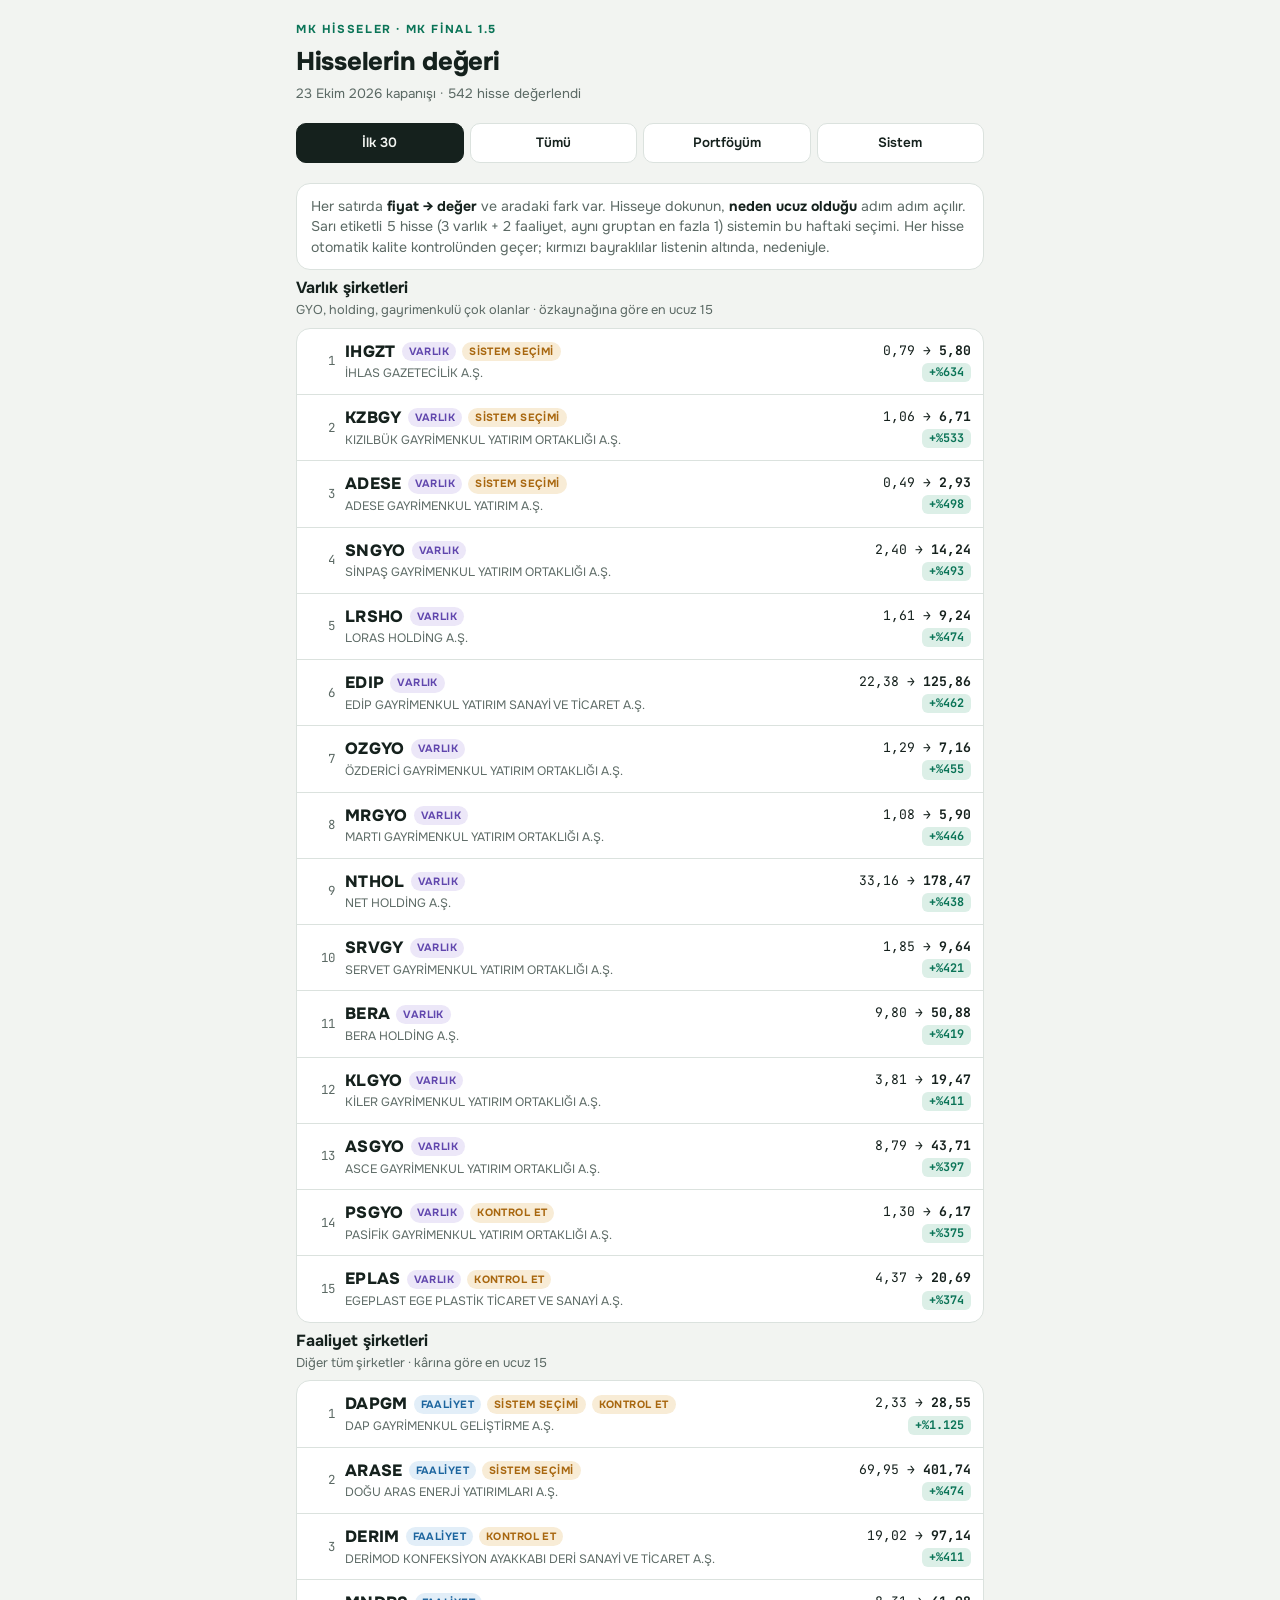
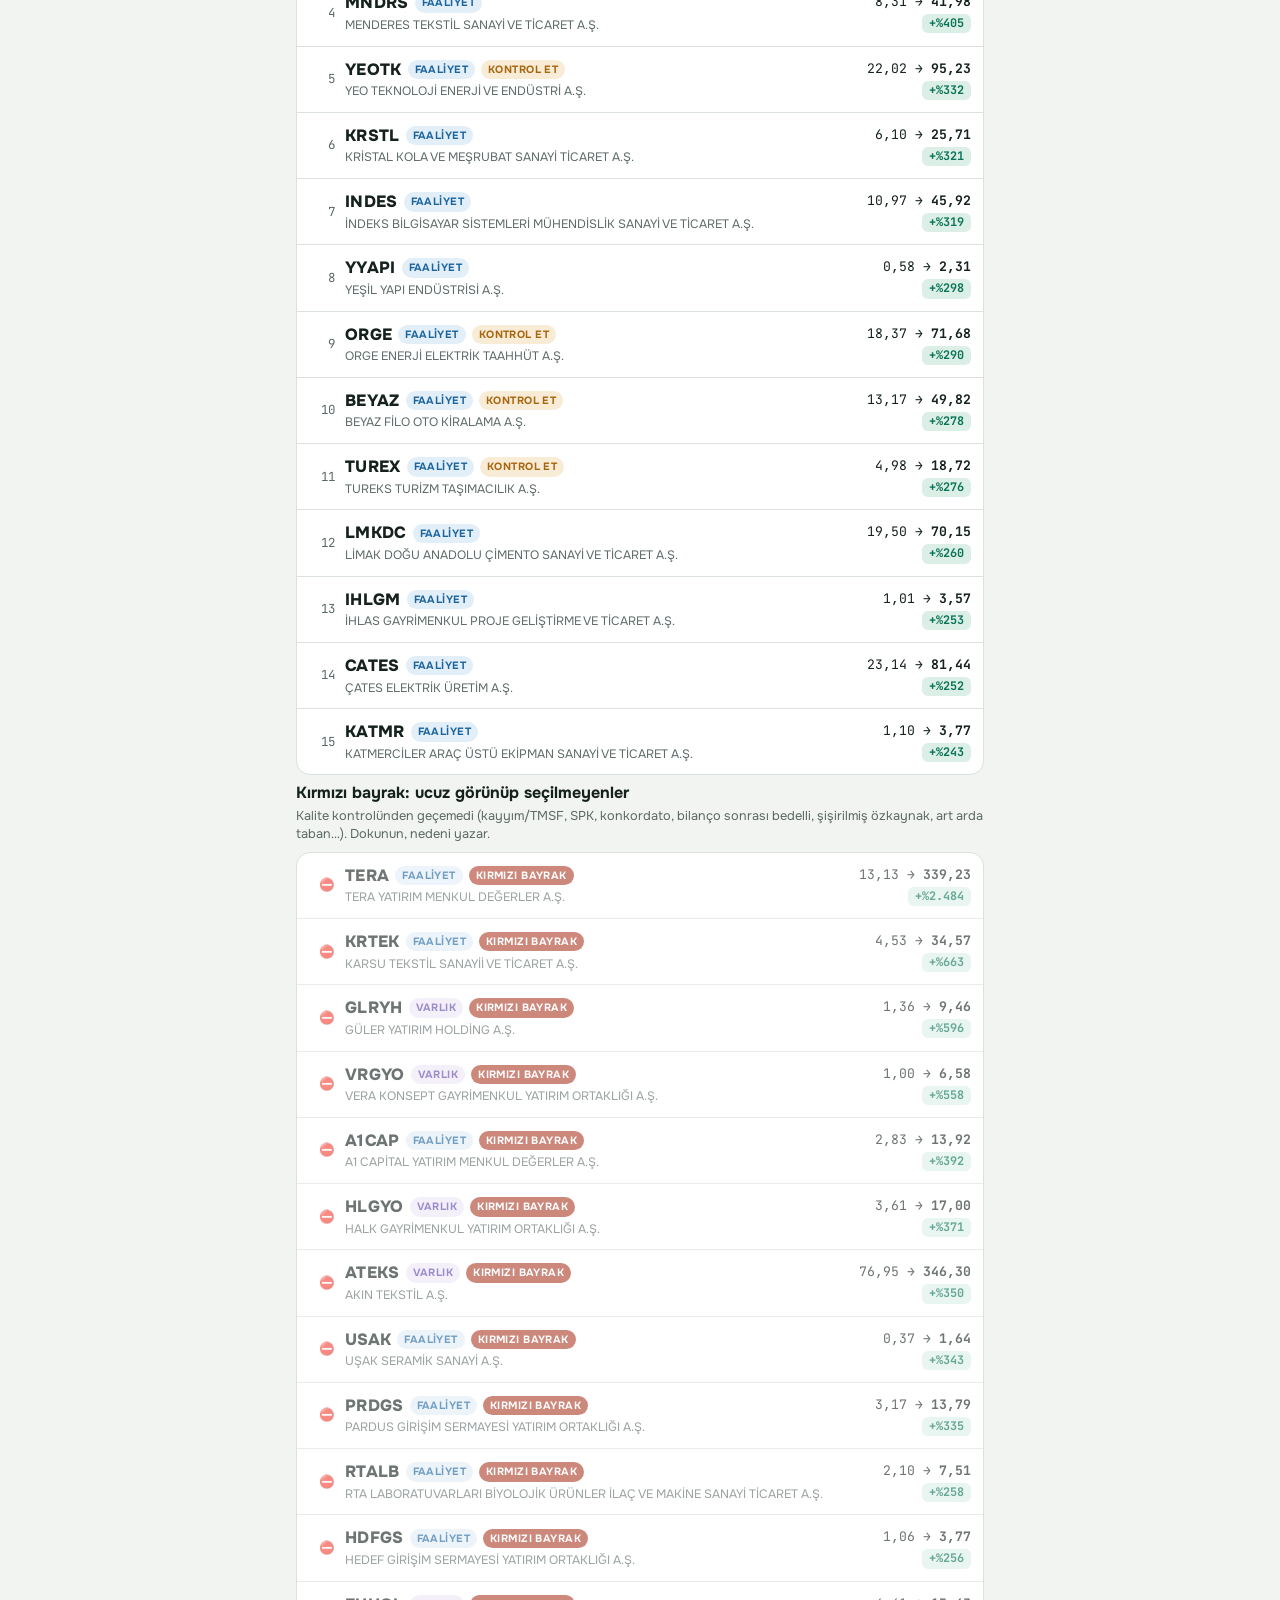
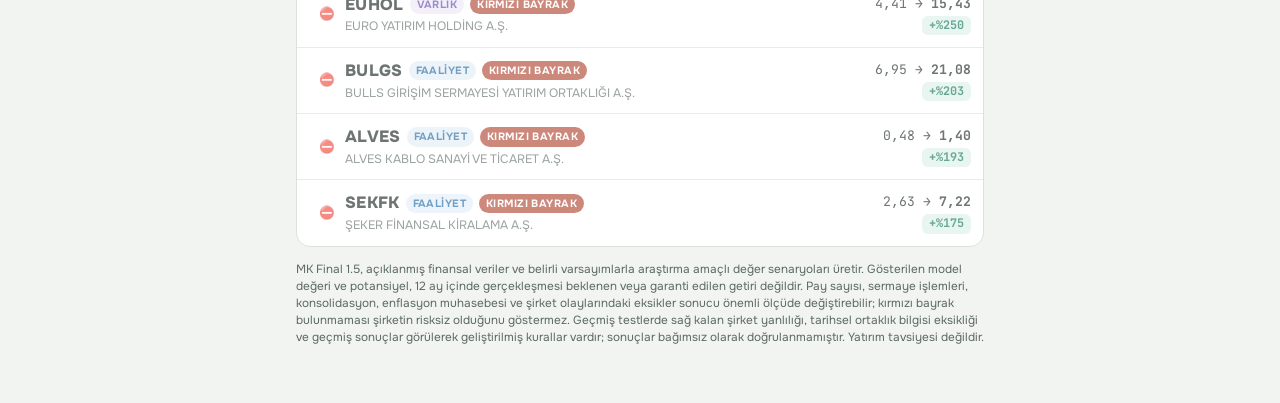
==== commit 5ab2a434: "MK Final 1.5 botu: gizli değer sıralamada, grup alacakları, PC'den tek tuş yükleme - Mini app ve see" ====
--- a/MK_VAL_BOT/mk-val/index.html
+++ b/MK_VAL_BOT/mk-val/index.html
@@ -128,13 +128,37 @@
 .calc td:last-child{text-align:right;font-family:var(--m);font-variant-numeric:tabular-nums;white-space:nowrap}
 .calc tr.tot td{font-weight:700;background:var(--value-soft);color:var(--value)}
 .risk li.w{color:var(--bad)}
+.thesis{background:var(--surface);border:1px solid var(--line);border-left:4px solid var(--value);border-radius:12px;padding:14px 14px 12px}
+.thesis.bad{border-left-color:var(--bad)}.thesis.mid{border-left-color:var(--gold)}
+.thesis h3{margin:0 0 8px;font-size:1.08rem;font-weight:800}
+.thesis h4{margin:14px 0 6px;font-size:.78rem;font-weight:700;letter-spacing:.06em;text-transform:uppercase;color:var(--muted)}
+.thesis ul{margin:0;padding-left:1.1em;display:flex;flex-direction:column;gap:7px}
+.thesis li{line-height:1.5;font-size:.94rem}
+.thesis .hist{display:block;margin-top:4px;font-size:.8rem;color:var(--muted)}
+.thesis .fine{margin:12px 0 0;font-size:.74rem;color:var(--muted)}
+.comp{background:var(--surface);border:1px solid var(--line);border-radius:12px;padding:14px 14px 12px}
+.comp h3{margin:0 0 8px;font-size:1.05rem;font-weight:800}
+.comp h4{margin:14px 0 6px;font-size:.78rem;font-weight:700;letter-spacing:.06em;text-transform:uppercase;color:var(--muted)}
+.comp h4.g{color:var(--value)}.comp h4.b{color:var(--bad)}
+.comp ul{margin:0;padding-left:1.1em;display:flex;flex-direction:column;gap:7px}.comp li{line-height:1.5;font-size:.94rem}
+.comp .fine{margin:12px 0 0;font-size:.74rem;color:var(--muted)}
+.own{background:var(--surface);border:1px solid var(--line);border-radius:12px;padding:12px 14px}
+.own h3{margin:0 0 8px;font-size:1.02rem;font-weight:700}
+.own table{width:100%;border-collapse:collapse;font-size:.88rem}
+.own th{text-align:left;font-size:.7rem;font-weight:700;letter-spacing:.04em;text-transform:uppercase;color:var(--muted);padding:0 0 6px}
+.own th:not(:first-child),.own td:not(:first-child){text-align:right;font-family:var(--m);font-variant-numeric:tabular-nums;white-space:nowrap;padding-left:10px}
+.own td{padding:7px 0;border-top:1px solid var(--line);vertical-align:top}
+.own tr.oth td{color:var(--muted)}
+.own ul{margin:10px 0 0;padding-left:1.1em;display:flex;flex-direction:column;gap:6px}.own li{font-size:.9rem;line-height:1.45}
+.own .fine{margin:10px 0 0;font-size:.74rem;color:var(--muted)}
+.olink{font:inherit;font-size:.74rem;font-weight:700;color:var(--op);background:var(--op-soft);border:0;border-radius:999px;padding:1px 8px;cursor:pointer;white-space:nowrap}
 .src a{color:var(--op);word-break:break-all;font-size:.84rem}
 .src p{margin:0 0 6px;font-size:.84rem;color:var(--muted)}
 </style>
 
 <div class="wrap" lang="tr">
   <header>
-    <span class="eyebrow">MK Hisseler · MK Final 1.4</span>
+    <span class="eyebrow">MK Hisseler · MK Final 1.5</span>
     <h1>Hisselerin değeri</h1>
     <span class="stamp" id="stamp">Yükleniyor…</span>
   </header>
@@ -145,7 +169,7 @@
     <button role="tab" id="tab-how" data-tab="how" aria-selected="false">Sistem</button>
   </nav>
   <main id="view"></main>
-  <footer>MK Final 1.4, açıklanmış finansal veriler ve belirli varsayımlarla araştırma amaçlı değer senaryoları üretir. Gösterilen model değeri ve potansiyel, 12 ay içinde gerçekleşmesi beklenen veya garanti edilen getiri değildir. Pay sayısı, sermaye işlemleri, konsolidasyon, enflasyon muhasebesi ve şirket olaylarındaki eksikler sonucu önemli ölçüde değiştirebilir; kırmızı bayrak bulunmaması şirketin risksiz olduğunu göstermez. Geçmiş testlerde sağ kalan şirket yanlılığı, tarihsel ortaklık bilgisi eksikliği ve geçmiş sonuçlar görülerek geliştirilmiş kurallar vardır; sonuçlar bağımsız olarak doğrulanmamıştır. Yatırım tavsiyesi değildir.</footer>
+  <footer>MK Final 1.5, açıklanmış finansal veriler ve belirli varsayımlarla araştırma amaçlı değer senaryoları üretir. Gösterilen model değeri ve potansiyel, 12 ay içinde gerçekleşmesi beklenen veya garanti edilen getiri değildir. Pay sayısı, sermaye işlemleri, konsolidasyon, enflasyon muhasebesi ve şirket olaylarındaki eksikler sonucu önemli ölçüde değiştirebilir; kırmızı bayrak bulunmaması şirketin risksiz olduğunu göstermez. Geçmiş testlerde sağ kalan şirket yanlılığı, tarihsel ortaklık bilgisi eksikliği ve geçmiş sonuçlar görülerek geliştirilmiş kurallar vardır; sonuçlar bağımsız olarak doğrulanmamıştır. Yatırım tavsiyesi değildir.</footer>
 </div>
 
 <section class="sheet" id="sheet" aria-hidden="true" lang="tr">
@@ -153,7 +177,7 @@
   <div class="d" id="detail"></div>
 </section>
 
-<script type="application/json" id="embedded"></script>
+<script type="application/json" id="embedded">__DATA__</script>
 <script>
 const $ = s => document.querySelector(s);
 const esc = s => String(s ?? '').replace(/[&<>"']/g, c => ({'&':'&amp;','<':'&lt;','>':'&gt;','"':'&quot;',"'":'&#39;'}[c]));
@@ -234,10 +258,11 @@
   <b>Faaliyet şirketleri</b>: değer = 16 × gelecek yıl net kârı. Kâr tahmin edilemeyen (zarar eden, finans) şirketlerde özkaynak + kârlılık yöntemi kullanılır.<br><br>
   <b>Kural:</b> varlık grubundan en ucuz 3 + faaliyet grubundan en ucuz 2 = 5 hisse, eşit para. Önerilen kullanım: parayı 4'e bölüp her çeyrek (Ocak, Nisan, Temmuz, Ekim) o haftanın 5 hissesine bir dilim yatırmak; satış zamanı sizin kararınız. Günlük işlemi 20 bin $ altındaki ve kırmızı bayraklı hisse seçilmez.<br><br>
   <b>Model değerine göre fark</b> = model değeri / fiyat − 1. Beklenen getiri veya gerçekleşme olasılığı değildir; gerçekleşme süresi belirsizdir ve model değeri düşebilir. Hedef fiyat verilmez; ne zaman satacağınız size kalmış.</div>
-  <div class="note"><b>Geriye dönük test — MK Final 1.4 (final)</b>: 3 varlık + 2 faaliyet; gizli değer sıralamada değil (ek senaryo); kırmızı bayraklı hisse yok; aynı gruptan tek hisse; pay sayısı doğrulanamayan adımda en yüksek piyasa değeri varsayılır (hisse ancak öyle de ucuzsa seçilir); seçim günün kapanışından sonra, alım ertesi gün.<br>
-  12 ay tutma, başlangıç ayına göre 7 yıl: Nisan <b>418 kat</b> · Ocak 225 · Temmuz 128 · Ekim 65 (4 dilim ortalaması ≈ 209) — XU100 13-15 kat. Yıl içi en kötü düşüş −%53.<br>
-  <b>Değerine gelince satıp parayı haftanın yeni hissesine yatırmak</b>: Nisan 250 · Ocak 156 · Temmuz 96 · Ekim 50 kat (ort. ≈ 138). Her başlangıç ayında 12 ay tutmaktan düşük: getirinin büyük kısmı model değerini aşıp yükselmeye devam eden hisselerden geldi.<br>
-  Bu sonuçlar <b>doğrulanmış başarı değildir</b>: 3+2 yapısı geçmiş sonuçlar görülerek seçildi; aynı evrenden rastgele 10 hisse bile bu dönemde 28-56 kat yaptı (küçük/orta hisse ve ucuzluk etkisi); 5 hisse ciddi düşüş yaşayabilir. Bundan sonrası kurallar değiştirilmeden sanal takiple izlenir; eski 10 hisselik liste ve basit en düşük PD/DD listesi de karşılaştırma için kaydedilir.</section>`;
+  <div class="note"><b>Geriye dönük test — MK Final 1.5</b>: 3 varlık + 2 faaliyet; <b>gizli değer sıralamada</b> (borsadaki bağlı GYO'nun ekspertiz farkı, Reysaş tipi); kırmızı bayraklı hisse yok; aynı gruptan tek hisse; pay sayısı doğrulanamayan adımda en yüksek piyasa değeri varsayılır; seçim günün kapanışından sonra, alım ertesi gün.<br>
+  12 ay tutma, başlangıç ayına göre 7 yıl: Nisan <b>598 kat</b> · Ocak 236 · Temmuz 132 · Ekim 82 — XU100 13-15 kat. Yıl içi en kötü düşüş −%61.<br>
+  Gizli değer kapalıyken (1.4): 418 · 225 · 128 · 65. Aradaki farkın tamamı RYSAS'ın 2019'da (Nisan başlangıcında 2022'de de) bağlı ortaklığı RYGYO yerine seçilmesinden geliyor; kural Reysaş örneğine bakılarak kurulduğu için bu fark geçmişte iyimser görünür.<br>
+  Bu sonuçlar <b>doğrulanmış başarı değildir</b>: 3+2 yapısı geçmiş sonuçlar görülerek seçildi; aynı evrenden rastgele 10 hisse bile bu dönemde 28-56 kat yaptı (küçük/orta hisse ve ucuzluk etkisi); 5 hisse ciddi düşüş yaşayabilir. Bundan sonrası sanal takiple izlenir.</div>
+  </section>`;
 }
 
 
@@ -376,11 +401,12 @@
     else out.why.push(`<b>Varlığının <span class="num">${pc0(d.real_estate_share)}</span> kadarı gayrimenkul</b> (yatırım amaçlı gayrimenkul, arsa, bina). Böyle şirketlerde değeri kârdan çok elindeki mal belirler.`);
     out.why.push(`Toplam varlığı ${N(d.total_assets)}. Bütün borçlar düşülünce ana ortaklığa ${N(d.equity)} özkaynak kalıyor.`);
     if (d.capital_advance > 0) out.why.push(`<b>Sermaye avansı düşüldü:</b> özkaynağın ${N(d.capital_advance)} kısmı henüz pay olarak tescil edilmemiş sermaye avansı. Bu para ya yeni paylara dönüşür (mevcut hissedarın payı sulanır) ya da iade edilir; bu yüzden değere katılmadı.`);
-    if (d.hidden > 0) out.why.push(`<b>Ek senaryo (doğrulanmamış, sıralamaya katılmadı):</b> bağlı ortaklığı ${esc((x.hidden_from || []).join(', '))} gayrimenkullerini ekspertiz değeriyle gösteriyor; basit formülle payına düşen fark ${N(d.hidden)}. Bu fark taşınmaz bazında doğrulanmadığı için değere eklenmedi. Eklenirse hisse başı <span class="num">${fx(d.hidden_scenario_ps)} TL</span> olurdu (Reysaş tipi aday — KAP'tan ekspertiz raporlarını kontrol edin).`);
+    if (d.hidden > 0 && d.hidden_in_rank) out.why.push(`<b>Gizli değer eklendi (Reysaş tipi):</b> bağlı ortaklığı ${esc((x.hidden_from || []).join(', '))} gayrimenkullerini ekspertiz değeriyle gösteriyor; şirketin payına düşen fark ${N(d.hidden)} değere eklendi. Bu fark otomatik hesaplanır, taşınmaz bazında doğrulanmamıştır; KAP'tan ekspertiz raporlarını kontrol edin. Gizli değer olmasaydı hisse başı değer <span class="num">${fx(x.price * (x.value_total - d.hidden) / d.mcap)} TL</span> olurdu.`);
+    else if (d.hidden > 0) out.why.push(`<b>Ek senaryo (doğrulanmamış, sıralamaya katılmadı):</b> bağlı ortaklığı ${esc((x.hidden_from || []).join(', '))} gayrimenkullerini ekspertiz değeriyle gösteriyor; basit formülle payına düşen fark ${N(d.hidden)}. Eklenirse hisse başı <span class="num">${fx(d.hidden_scenario_ps)} TL</span> olurdu.`);
     out.why.push(`Hisse başına değer <span class="num">${fx(x.value_ps)} TL</span>, bugünkü fiyat <span class="num">${fx(x.price)} TL</span>. Model değerine göre fark <span class="num">${pct(x.potential)}</span> (beklenen getiri değildir).`);
     out.calc = [['Toplam varlık', tl(d.total_assets)], ['Özkaynak (ana ortaklık)', tl(d.equity)]];
     if (d.capital_advance > 0) out.calc.push(['Sermaye avansı (düşüldü)', '− ' + tl(d.capital_advance)]);
-    if (d.hidden > 0) out.calc.push([`Ek senaryo: gizli değer (${(x.hidden_from || []).join(', ')}) — sıralamada yok`, '(+ ' + tl(d.hidden) + ')']);
+    if (d.hidden > 0) out.calc.push(d.hidden_in_rank ? [`Gizli değer: bağlı GYO ekspertiz farkı (${(x.hidden_from || []).join(', ')})`, '+ ' + tl(d.hidden)] : [`Ek senaryo: gizli değer (${(x.hidden_from || []).join(', ')}) — sıralamada yok`, '(+ ' + tl(d.hidden) + ')']);
     out.calc.push(['Değer', tl(x.value_total), 1], ['Borsa değeri', tl(d.mcap)], ['Borsa değeri / değer', x2(ratio)]);
     out.risk.push('Özkaynak, 2023 sonundan beri enflasyon muhasebesiyle (TMS 29) yeniden değerleniyor. Bu, varlıkları olduğundan yüksek gösterebilir.');
     out.risk.push('Varlık değeri ancak satılırsa, kiraya ya da kâra dönüşürse fiyata yansır. Bu tip hisseler yıllarca ucuz kalabilir; sistem bu yüzden 12 ay bekler.');
@@ -407,7 +433,9 @@
     out.lead = `Borsa değeri ${N(d.mcap)}, özkaynağı ${N(d.ri_book)} (PD/DD <span class="num">${x2(pb)}</span>). Kârlılığı normale dönerse sistemin değeri ${N(x.value_total)}.`;
     out.why.push(fin ? `<b>Finans şirketi.</b> Ciro ve brüt marj bu şirketlerde anlamlı değil. Değer özkaynaktan ve özkaynak kârlılığından hesaplanır.`
       : `<b>Gelecek yıl kârı tahmin edilemedi</b> (kâr düşük ya da zarar). Bu durumda MK Final 1.0'ın yedek yöntemi kullanılır: özkaynak + gelecekteki fazla kâr.`);
-    if (d.ttm_profit != null) out.why.push(`Son 12 ay net kâr ${N(d.ttm_profit)}${d.ttm_profit_prior != null ? `, bir önceki 12 ay ${N(d.ttm_profit_prior)}` : ''}.`);
+    { const F = (x.ctx || {}).fin, per = F && F.months ? (F.months === 12 ? 'yıllık' : `ilk ${F.months} ay`) : 'son rapor dönemi';
+      const np = F ? F.np : d.ttm_profit, npp = F ? F.np_prior : d.ttm_profit_prior;
+      if (np != null) out.why.push(`${F && F.period_end ? String(F.period_end).slice(0, 4) + ' ' : ''}${per} net kâr ${N(np)}${npp != null ? `, geçen yılın aynı döneminde ${N(npp)}` : ''}.`); }
     out.why.push(`Son yıllık özkaynak kârlılığı (ROE) <span class="num">${pc0(d.roe)}</span>. Sistem bunu 5 yılda sermaye maliyeti olan <span class="num">${pc0(d.ke)}</span> seviyesine yaklaştırıyor.`);
     out.why.push(d.roe < d.ke
       ? `Kârlılık sermaye maliyetinin altında olduğu için değer özkaynağın altında kaldı: ${N(x.value_total)}. Buna rağmen borsa değeri bunun da altında: değerin <span class="num">${pc0(d.mcap / x.value_total)}</span> kadarı.`
@@ -421,6 +449,178 @@
   out.qlevel = (x.quality || {}).level || '—';
   if (x.turnover_usd != null && x.turnover_usd < 20000) out.risk.unshift('<b>Günlük işlem hacmi 20 bin $ altında; sistem bu hisseyi seçmez.</b>');
   return out;
+}
+
+/* "Yatırım gerekçesi": sistemin hesabını, fiyatın son 1 yılını ve sistemin geçmişini sade dille anlatır. Yalnız snapshot verisinden. */
+const MON = ['Ocak', 'Şubat', 'Mart', 'Nisan', 'Mayıs', 'Haziran', 'Temmuz', 'Ağustos', 'Eylül', 'Ekim', 'Kasım', 'Aralık'];
+const QD = s => { const d = new Date(String(s).slice(0, 10) + 'T12:00:00'); return isNaN(d) ? s : MON[d.getMonth()] + ' ' + d.getFullYear(); };
+function nextReport(pe) {
+  const d = new Date(String(pe).slice(0, 10) + 'T12:00:00'); if (isNaN(d)) return null;
+  // KAP'ta ara dönemler genelde dönem sonundan ~6-7 hafta, yıllık ~10 hafta sonra yayımlanır
+  const end = new Date(d.getFullYear(), d.getMonth() + 4, 0, 12), due = new Date(end.getTime() + (end.getMonth() === 11 ? 70 : 48) * 864e5);
+  return {end: end.toLocaleDateString('tr-TR', {day: 'numeric', month: 'long', year: 'numeric'}), due: MON[due.getMonth()] + ' ' + due.getFullYear()};
+}
+function groupRank(x) {
+  const L = (x.group === 'VARLIK' ? D.asset : D.operating).filter(r => r.eligible);
+  const i = L.findIndex(r => r.ticker === x.ticker); return i < 0 ? null : {rank: i + 1, of: L.length};
+}
+function thesis(x) {
+  const d = x.detail || {}, c = x.ctx || {}, a = x.group === 'VARLIK', T = esc(x.ticker);
+  const red = (x.quality || {}).level === 'KIRMIZI', PS = (D.pick_stats || {}), S = (PS.stats || {})[a ? 'VARLIK' : 'FAALİYET'];
+  const o = {title: 'Yatırım gerekçesi', lead: '', facts: [], push: [], past: [], breaks: [], tone: 'ok'};
+  if (red) { o.title = 'Bu hisse neden seçilmiyor'; o.tone = 'bad'; }
+  else if (!(x.potential > 0)) { o.title = 'Sisteme göre neden ucuz değil'; o.tone = 'mid'; }
+  const ratio = x.value_ps > 0 ? x.price / x.value_ps : null;
+  // 1) tez
+  if (red) o.lead = `Formül ${T} için model değerine göre ${pct(x.potential)} fark hesaplıyor, ama kalite kontrolü kırmızı bayrak buldu (aşağıda). Bu tür bir sorun varken bilançodaki rakamlar güvenilir değildir; sistem bu hisseyi ucuz da olsa seçmez.`;
+  else if (!(x.potential > 0)) o.lead = `Fiyat, sistemin hesapladığı model değerinin üstünde (100 TL'lik model değeri için borsada <span class="num">${fx(100 * ratio)} TL</span> ödeniyor). Sistemin ölçüsüne göre bugün bir ucuzluk gerekçesi yok.`;
+  else if (a && x.type === 'gyo') o.lead = `${T} bir gayrimenkul yatırım ortaklığı. Portföyü her yıl bağımsız ekspertizle değerleniyor ve bilançoya bu değerle giriyor. Bugün şirketin 100 TL'lik net varlığı borsada yalnızca <span class="num">${fx(100 * ratio)} TL</span> ediyor. Gerekçe, bu iskontonun zamanla kapanması.`;
+  else if (a && x.type === 'holding') o.lead = `${T} bir holding. Değeri iştiraklerindeki paylardan ve elindeki varlıklardan geliyor. Holdingin 100 TL'lik net varlığı borsada <span class="num">${fx(100 * ratio)} TL</span> ediyor. Holdingler çoğu zaman net varlığının altında işlem görür, bu iskontonun bir kısmı kalıcı olabilir; gerekçe, iskontonun olağandan çok derin olması.`;
+  else if (a) o.lead = `${T}, varlıklarının <span class="num">${pc0(d.real_estate_share)}</span> kadarı gayrimenkul (arsa, bina, yatırım amaçlı gayrimenkul) olan bir şirket. 100 TL'lik net varlığı borsada <span class="num">${fx(100 * ratio)} TL</span> ediyor. Gerekçe, elindeki varlığın değerinin fiyata yansıması.`;
+  else if (String(d.engine || '').startsWith('MK-FINAL')) {
+    const fpe = d.forward_profit > 0 ? d.mcap / d.forward_profit : null;
+    o.lead = `${T} son 12 ayda ${N(d.ttm_profit)} net kâr etti. Sistem, geçen yılki büyümenin yarısı sürerse gelecek yıl ${N(d.forward_profit)} kâr hesaplıyor. Borsa bugün bu kârın <span class="num">${x2(fpe)}</span> katını ödüyor; sistem 16 katını makul sayıyor. Gerekçe, kâr gerçekleştikçe fiyatın kârı izlemesi.`;
+  } else o.lead = `${T} için gelecek yıl kârı tahmin edilemedi; değer özkaynaktan ve kârlılığın normale döneceği varsayımından hesaplandı. 100 TL'lik model değeri borsada <span class="num">${fx(100 * ratio)} TL</span> ediyor. Gerekçe, kârlılığın düzelmesi.`;
+  // 2) rakamlarla
+  if (c.ret1y != null) o.facts.push(`<b>Fiyatın son 1 yılı:</b> <span class="num">${pct(c.ret1y)}</span>. 52 haftanın zirvesinin <span class="num">${pct(c.off_high)}</span> altında${c.off_low != null && c.off_low < 0.05 ? ', <b>en dibine çok yakın</b>' : `, dibinin <span class="num">${pct(c.off_low)}</span> üstünde`}.`);
+  else if (c.listed_days != null && c.listed_days < 400) o.facts.push(`<b>Yeni halka arz:</b> borsada yaklaşık ${Math.round(c.listed_days / 30)} aydır işlem görüyor; fiyat geçmişi kısa.`);
+  if (c.value_chg1y != null && c.ret1y != null && x.potential > 0 && !red) {
+    const v = c.value_chg1y, r = c.ret1y;
+    if (r < 0 && v > r + 0.25) o.facts.push(`<b>Ucuzluk fiyatın düşmesinden geliyor:</b> sistemin şirket değeri 1 yılda <span class="num">${pct(v)}</span> değişirken fiyat <span class="num">${pct(r)}</span>. Hesaplanan değer düşmeden fiyat düşmüş; piyasanın neden sattığını bilmek önemli.`);
+    else if (v > r + 0.25) o.facts.push(`<b>Ucuzluk değerin artmasından geliyor:</b> şirket değeri 1 yılda <span class="num">${pct(v)}</span> arttı, fiyat <span class="num">${pct(r)}</span>. Fiyat, değerdeki artışa henüz yetişmedi.`);
+    else o.facts.push(`Şirket değeri 1 yılda <span class="num">${pct(v)}</span>, fiyat <span class="num">${pct(r)}</span> değişti.`);
+  }
+  const H = (c.pot_hist || []).filter(h => h[1] != null);
+  if (H.length && x.potential > 0 && !red) {
+    const cheap = H.filter(h => h[1] > 0.2).length, first = H[0];
+    const line = H.map(h => `${QD(h[0])}: <span class="num">${pct(h[1])}</span>`).join(' · ') + ` · bugün: <span class="num">${pct(x.potential)}</span>`;
+    o.facts.push((cheap === H.length ? `<b>Uzun süredir ucuz:</b> son 1 yıldaki ${H.length} ölçümün hepsinde değerinin belirgin altındaydı.`
+      : first[1] <= 0 ? `<b>Ucuzluk yeni:</b> ${QD(first[0])} ölçümünde fiyat değerinin üstündeydi.`
+      : `Son 1 yıldaki ${H.length} ölçümün ${cheap}'inde değerinin belirgin altındaydı.`) + `<br><span class="hist">Model değerine fark — ${line}</span>`);
+  }
+  if (!a && !red && d.ttm_profit != null && d.ttm_profit_prior && String(d.engine || '').startsWith('MK-FINAL') && !(x.ctx || {}).fin) {
+    const ch = d.ttm_profit_prior > 0 ? d.ttm_profit / d.ttm_profit_prior - 1 : null;
+    o.facts.push(`<b>Kâr gidişi:</b> son 12 ay net kâr ${N(d.ttm_profit)}, bir önceki 12 ay ${N(d.ttm_profit_prior)}${ch != null ? ` (<span class="num">${pct(ch)}</span>)` : ''}.`);
+  }
+  const gr = groupRank(x);
+  if (gr && !red && x.potential > 0) o.facts.push(PICKS.has(x.ticker) ? `<b>Bu haftanın 5 hissesinden biri</b> (${a ? 'varlık grubunda uygun ' + gr.of + ' hisse içinde ' + gr.rank + '. sırada; sistem ilk 3\'ü alır' : 'faaliyet grubunda uygun ' + gr.of + ' hisse içinde ' + gr.rank + '. sırada; sistem ilk 2\'yi alır'}).`
+    : `Bu hafta seçilmedi: ${a ? 'varlık' : 'faaliyet'} grubunda uygun ${gr.of} hisse içinde ${gr.rank}. sırada (sistem ${a ? 'ilk 3' : 'ilk 2'}'yi alır; aynı gruptan tek hisse kuralı sırayı kaydırabilir).`);
+  // 3) fiyatı değere ne yaklaştırabilir
+  if (!red && x.potential > 0) {
+    if (a) {
+      o.push.push('Gayrimenkul ya da iştirak satışı: defter değerine yakın bir satış, değerin nakde döndüğünü gösterir.');
+      o.push.push('Kira gelirinin ve temettünün artması; ekspertiz raporlarında değer artışı.');
+      if (x.type === 'holding') o.push.push('Borsadaki iştiraklerin yükselmesi ya da holding yapısının sadeleşmesi (birleşme, iştirak halka arzı).');
+      o.push.push('Gayrimenkul ve holding hisselerine genel ilginin dönmesi (faiz indirimi dönemleri bu hisselere çoğu zaman yarar).');
+    } else {
+      const nr = nextReport(x.period_end);
+      o.push.push(`Kârın modelin beklediği hızda gelmesi. Sistemin varsaydığı gelecek yıl kârı ${N(d.forward_profit || x.value_total / 16)}${d.ttm_profit != null ? `, son 12 ayın gerçeği ${N(d.ttm_profit)}` : ''}.`);
+      if (nr) o.push.push(`Sıradaki bilanço (${nr.end} dönemi) genelde ${nr.due} civarı KAP'ta: kâr artışı orada görünürse fiyat tepki verebilir.`);
+      o.push.push('Yeni sipariş/sözleşme, kapasite artışı ya da temettü haberleri.');
+    }
+  }
+  // 5) gerekçeyi bozan durumlar
+  if (red) { o.breaks.push('Fiyattaki düşüşün nedeni büyük olasılıkla aşağıdaki kırmızı bayrak. Bayrak kalkmadan (KAP\'ta süreç kapanış ya da olumlu karar bildirimi) sistem bu hisseyi seçmez.'); return o; }
+  if (c.ret1y != null && c.ret1y <= -0.5 && x.potential > 0) o.breaks.push(`<b>Fiyat 1 yılda ${pct(c.ret1y)}.</b> Bu kadar sert düşüş çoğu zaman piyasanın bilançoda görünmeyen bir şeyi fiyatladığını gösterir: ortaklık sorunu, sulanma (bedelli/tahsisli artırım), dava, büyük ortağın satışı, finansman sıkıntısı. Düşüşün nedenini KAP bildirimlerinde ve haberlerde bulmadan alım yapmayın.`);
+  if (c.off_low != null && c.off_low < 0.05 && x.potential > 0) o.breaks.push('Fiyat 52 haftanın dibinde; düşüş henüz durmamış olabilir. Parayı dilimlere bölmek bu riski azaltır.');
+  if (a) o.breaks.push('Bir sonraki bilançoda özkaynağın düşmesi (değer kaybı, zarar), sermaye artırımıyla payın sulanması ya da varlık satışlarının defter değerinin altında kalması.');
+  else {
+    const k = d.forward_profit > 0 && d.ttm_profit > 0 ? d.forward_profit / d.ttm_profit : null;
+    if (k && k >= 2) o.breaks.push(`<b>Sistemin beklediği kâr, son 12 ayın gerçek kârının <span class="num">${x2(k)}</span> katı.</b> Model faaliyet kârından hesaplıyor; finansman gideri, kur farkı ve enflasyon kaybı gibi kalemler gerçek kârı düşük tutuyorsa bu kâr gelmeyebilir ve model değeri düşer.`);
+    else if (d.ttm_profit != null && d.ttm_profit <= 0 && d.forward_profit > 0) o.breaks.push('<b>Son 12 ayda zarar var</b> ama model gelecek yıl kâr varsayıyor; kâra dönüş gecikirse değer düşer.');
+    o.breaks.push('Bir sonraki bilançoda kârın modelin beklediğinin çok altında kalması; büyümenin tek seferlik bir işten (ihale, kur farkı, varlık satışı) gelmiş olması.'); }
+  o.breaks.push('Sistem her hafta yeniden hesaplar. Hisse listeden çıkarsa ya da kalite kontrolü sarıdan kırmızıya dönerse gerekçe zayıflamış demektir.');
+  return o;
+}
+function ownersHTML(x) {
+  const R = (x.ctx || {}).owners; if (!R || !R.length) return '';
+  const isOther = r => /^D[İI]ĞER/i.test(r[0]);
+  const showVote = R.some(r => Math.abs(r[2] - r[1]) > 0.005);
+  const name = r => isOther(r) ? 'Diğer (halka açık kısım ve %5 altı ortaklar)' : esc(r[0]);
+  const link = r => r[3] && ALL.some(z => z.ticker === r[3]) ? ` <button class="olink" data-t="${esc(r[3])}">${esc(r[3])} →</button>` : r[3] ? ` <span class="chip">${esc(r[3])}</span>` : '';
+  const notes = [], main = R.filter(r => !isOther(r)), top = main.slice().sort((a, b) => b[2] - a[2])[0];
+  if (top && top[2] >= 0.5) notes.push(`<b>Yönetim kontrolü tek ortakta:</b> ${esc(top[0])}, oy payı <span class="num">${pc0(top[2])}</span>.`);
+  for (const r of main) if (r[2] - r[1] >= 0.10) notes.push(`<b>İmtiyazlı pay:</b> ${esc(r[0])} sermayenin <span class="num">${pc0(r[1])}</span> kadarına sahip ama oy payı <span class="num">${pc0(r[2])}</span>. Küçük ortağın kararlardaki ağırlığı sermaye payından az.`);
+  const lp = main.filter(r => r[3]);
+  if (lp.length) notes.push(`<b>Ana ortağı borsada:</b> ${lp.map(r => esc(r[3])).join(', ')}. Ana ortağın durumu (borcu, sermaye ihtiyacı, KAP olayları) bu hisseyi de etkiler.`);
+  const oth = R.find(isOther);
+  if (oth && oth[1] < 0.15) notes.push(`Diğer ortakların payı düşük (<span class="num">${pc0(oth[1])}</span>): halka açık kısım küçük, fiyat sert hareket edebilir.`);
+  return `<section class="own"><h3>Ana ortaklar</h3>
+    <table><tr><th>Ortak</th><th>Sermaye</th>${showVote ? '<th>Oy</th>' : ''}</tr>
+    ${R.map(r => `<tr${isOther(r) ? ' class="oth"' : ''}><td>${name(r)}${link(r)}</td><td>${pc0(r[1])}</td>${showVote ? `<td>${pc0(r[2])}</td>` : ''}</tr>`).join('')}</table>
+    ${notes.length ? `<ul>${notes.map(n => `<li>${n}</li>`).join('')}</ul>` : ''}
+    <p class="fine">KAP ortaklık yapısı (sermayede %5 ve üzeri doğrudan pay sahipleri)${D.owners_asof ? ', ' + DATE(D.owners_asof) + ' itibarıyla' : ''}.</p></section>`;
+}
+/* "Şirketin durumu": bilanço ve gelir tablosundan otomatik güçlü / zayıf taraflar (her hafta, her hisse). Gelir kalemleri
+   raporun kendi dönemiyle (yılbaşından bugüne) ve geçen yılın aynı dönemiyle karşılaştırılır. */
+function companyHTML(x) {
+  const F = (x.ctx || {}).fin; if (!F) return '';
+  const c = x.ctx || {}, a = x.group === 'VARLIK', mc = F.mcap || x.mcap, T = esc(x.ticker);
+  const per = F.months === 12 ? 'yıllık' : F.months ? `ilk ${F.months} ay` : 'son dönem';
+  const yr = F.period_end ? String(F.period_end).slice(0, 4) : '';
+  const ch = (v, p) => v != null && p != null && p > 0 ? v / p - 1 : null;
+  const share = (v, b) => v != null && b ? v / b : null;
+  const W = [], S = [], K = [], C = [], WL = [], SL = [];
+  const w = (k, t) => { W.push(t); WL.push(k); }, g = (k, t) => { S.push(t); SL.push(k); };
+  // satış ve kâr
+  const rg = ch(F.rev, F.rev_prior);
+  if (rg != null && rg <= -0.10) w('satışlar düşüyor', `<b>Satışlar düşüyor:</b> ${yr} ${per} hasılat ${N(F.rev)}, geçen yılın aynı döneminde ${N(F.rev_prior)} (<span class="num">${pct(rg)}</span>).`);
+  else if (rg != null && rg >= 0.10) g('satışlar artıyor', `<b>Satışlar artıyor:</b> ${yr} ${per} hasılat ${N(F.rev)}, geçen yıl aynı dönem ${N(F.rev_prior)} (<span class="num">${pct(rg)}</span>).`);
+  if (F.gross != null && F.gross < 0 && !a) w('ana iş brüt zararda', `<b>Brüt zarar:</b> ${per} satışların maliyeti satış gelirini aştı (brüt zarar ${N(-F.gross)}). Ana iş para kaybediyor.`);
+  else if (F.op != null && F.op < 0 && !a) w('esas faaliyetler zararda', `<b>Esas faaliyetler zararda:</b> finansman öncesi faaliyet sonucu ${per} ${N(F.op)}.`);
+  if (F.gross > 0 && F.fin_exp != null && -F.fin_exp > F.gross && !a) w('faiz yükü ağır', `<b>Faiz yükü ağır:</b> ${per} finansman gideri ${N(-F.fin_exp)}, brüt kârın <span class="num">${x2(-F.fin_exp / F.gross)}</span> katı.`);
+  const ann = F.np != null && F.months ? F.np * 12 / F.months : null, ey = share(ann, mc);
+  if (F.np != null && F.np <= 0) w('net zarar', `<b>Net zarar:</b> ${per} ${N(F.np)}${F.np_prior != null ? ` (geçen yıl aynı dönem ${N(F.np_prior)})` : ''}.`);
+  else if (ey != null && ey < 0.03) w('kâr çok az', `<b>Kâr çok az:</b> ${per} net kâr ${N(F.np)}${F.np_prior != null ? ` (geçen yıl aynı dönem ${N(F.np_prior)})` : ''}; piyasa değerine göre neredeyse yok.`);
+  else if (ey != null && ey >= 0.10) g('kârına göre ucuz', `<b>Kârına göre ucuz:</b> ${per} net kâr ${N(F.np)}; yıllığa çevrilince piyasa değerinin <span class="num">%${Math.round(100 * ey)}</span> kadarı.`);
+  const pg = F.np > 0 && F.np_prior > 0 ? F.np / F.np_prior - 1 : null;
+  if (pg != null && pg <= -0.30) w('kâr düşüyor', `<b>Kâr düşüyor:</b> ${per} net kâr ${N(F.np)}, geçen yıl aynı dönem ${N(F.np_prior)} (<span class="num">${pct(pg)}</span>).`);
+  else if (pg != null && pg >= 0.30) g('kâr artıyor', `<b>Kâr artıyor:</b> ${per} net kâr ${N(F.np)}, geçen yıl aynı dönem ${N(F.np_prior)} (<span class="num">${pct(pg)}</span>).`);
+  else if (F.np > 0 && F.np_prior != null && F.np_prior <= 0 && ey != null && ey >= 0.03) g('zarardan kâra geçti', `<b>Zarardan kâra geçti:</b> ${per} net kâr ${N(F.np)}, geçen yıl aynı dönem ${N(F.np_prior)}.`);
+  // bilanço
+  const nd = F.debt != null && F.cash != null ? F.debt - F.cash : null;
+  if (nd != null && nd < 0 && -nd >= 0.1 * mc) g('borçtan fazla nakit', `<b>Net nakit:</b> nakit ${N(F.cash)}, kredi borcu ${N(F.debt)}; borçtan fazla nakit ${N(-nd)}.`);
+  else if (nd != null && nd >= mc) w('borç yüksek', `<b>Borç yüksek:</b> net kredi borcu ${N(nd)}, piyasa değerinin <span class="num">${x2(nd / mc)}</span> katı.`);
+  const mshare = share(F.mach, F.equity);
+  if (mshare != null && mshare >= 0.35 && !a) w('özkaynağın çoğu makine', `<b>Özkaynağın büyük kısmı makine-tesis:</b> ${N(F.mach)} (özkaynağın <span class="num">%${Math.round(100 * mshare)}</span>). Ekspertiz makineyi "yeniden alsan kaça mal olur" diye değerler; satışta bu değeri bulmaz.`);
+  const rr = share(F.rel_recv, mc);
+  if (rr != null && rr >= 0.15) w('grup şirketinden yüksek alacak', `<b>Grup şirketlerinden alacak:</b> ${N(F.rel_recv)} (ticari ve diğer; piyasa değerinin <span class="num">%${Math.round(100 * rr)}</span>). Grup içinde kalan para; tahsil edilip edilmediği izlenmeli.`);
+  const extra = (F.ip || 0) + (F.eqinv || 0), es = share(extra, mc);
+  if (!a && es != null && es >= 0.3) g('üretim dışı gayrimenkul ve iştirakler', `<b>Üretim dışı varlık:</b> yatırım amaçlı gayrimenkul ${N(F.ip || 0)}${F.eqinv ? ` ve iştirakler ${N(F.eqinv)}` : ''}; toplam piyasa değerinin <span class="num">%${Math.round(100 * es)}</span>'i kadar.`);
+  if (F.reval && F.equity && F.reval >= 0.1 * F.equity) K.push(`Arsa/bina${mshare ? '/makine' : ''} ekspertizle yeniden değerlenmiş (özkaynakta yeniden değerleme artışı ${N(F.reval)}). Bilançodaki değerler zaten ekspertiz değeri; ayrıca gizli değer beklenmemeli.`);
+  if (!a && !String((x.detail || {}).engine || '').startsWith('MK-FINAL')) K.push('Kâr tahmini yapılamadığı için model değeri özkaynaktan hesaplandı (yedek yöntem). Özkaynak makine ya da tek seferlik değer artışlarıyla şişmişse model değeri gerçeği olduğundan iyi gösterir.');
+  if (F.cfo != null && F.cfo < 0) w('faaliyetler nakit tüketiyor', `<b>Faaliyetlerden nakit çıkışı:</b> ${per} işletme faaliyetleri ${N(F.cfo)} nakit tüketti.`);
+  // tasfiye
+  const L = F.lv;
+  if (L && L.mid > 0) {
+    const t = `Tasfiye değeri (varlıklar iskontolu satılsa, borçlar ödense): kötümser ${N(L.low)} · orta ${N(L.mid)} · iyimser ${N(L.high)}; piyasa değeri ${N(mc)}.`;
+    if (L.low >= mc) g('tasfiye değeri piyasa değerinin üstünde', `<b>Kötümser tasfiye değeri bile piyasa değerinin üstünde.</b> ${t}`);
+    else if (L.mid >= mc) K.push(t + ' Piyasa, kötümser ile orta senaryo arasında fiyatlıyor.');
+    else K.push(t + ' Piyasa değeri orta senaryonun da üstünde: ucuzluk varlıklardan çok kârdan bekleniyor.');
+  }
+  // fiyatı ne değiştirebilir
+  if (!a && (F.gross < 0 || F.op < 0)) C.push('Ana işin yeniden kâra dönmesi (bir sonraki bilançolarda brüt ve esas faaliyet kârı).');
+  if (!a && es != null && es >= 0.3) C.push('Üretim dışı gayrimenkulün satılması ya da kiraya verilip nakde dönmesi; iştirakten temettü.');
+  if (nd != null && nd > 0 && (nd >= 0.5 * mc || (F.fin_exp && F.gross > 0 && -F.fin_exp > 0.5 * F.gross))) C.push('Borcun azalması ya da faizlerin düşmesi.');
+  if (rr != null && rr >= 0.15) C.push('Grup şirketinden alacağın tahsil edilmesi.');
+  if (a) C.push('Gayrimenkul ya da iştirak satışı, kira ve temettü artışı; ekspertiz raporlarında değer artışı.');
+  else if (!C.length) C.push('Kârın modelin beklediği hızda gelmesi; yeni sipariş/sözleşme ya da temettü.');
+  if (!W.length && !S.length && !K.length) return '';
+  const top = L => L.slice(0, 2).join(' ve ');
+  const sum = WL.length && SL.length ? `${T}: güçlü yanı ${top(SL)}; zayıf yanı ${top(WL)}.` : WL.length ? `${T}: öne çıkan zayıflıklar ${top(WL)}.` : SL.length ? `${T}: öne çıkan güçlü yanlar ${top(SL)}.` : '';
+  const li = L => `<ul>${L.map(s => `<li>${s}</li>`).join('')}</ul>`;
+  return `<section class="comp"><h3>Şirketin durumu</h3>${sum ? `<p class="lead">${sum}</p>` : ''}
+    ${S.length ? `<h4 class="g">Güçlü taraflar</h4>${li(S)}` : ''}${W.length ? `<h4 class="b">Zayıf taraflar</h4>${li(W)}` : ''}
+    ${K.length ? `<h4>Bilinmesi gerekenler</h4>${li(K)}` : ''}${C.length ? `<h4>Fiyatı ne değiştirebilir</h4>${li(C)}` : ''}
+    <p class="fine">Otomatik özet: ${yr} ${per} bilanço ve gelir tablosu (KAP), geçen yılın aynı dönemiyle karşılaştırma. Bölüm bazında (hangi iş kolu kâr/zarar ediyor) ve alacaklı şirketin adı gibi ayrıntılar dipnotlardadır; KAP'tan kontrol edin.</p></section>`;
+}
+function thesisHTML(x) {
+  const o = thesis(x), li = L => L.length ? `<ul>${L.map(s => `<li>${s}</li>`).join('')}</ul>` : '';
+  return `<section class="thesis ${o.tone}"><h3>${o.title}</h3><p class="lead">${o.lead}</p>
+    ${o.facts.length ? `<h4>Rakamlarla</h4>${li(o.facts)}` : ''}
+    ${o.push.length && !(x.ctx || {}).fin ? `<h4>Fiyatı değere ne yaklaştırabilir</h4>${li(o.push)}` : ''}
+    ${o.breaks.length ? `<h4>Gerekçeyi bozan durumlar</h4>${li(o.breaks)}` : ''}
+    <p class="fine">Bu metin sistemin hesabını sade dille anlatır. Yatırım tavsiyesi değildir.</p></section>`;
 }
 
 function scaleHTML(x) {
@@ -441,6 +641,9 @@
     <div class="trio"><div class="cell"><span>Fiyat</span><b>${fx(x.price)}</b></div><div class="cell v"><span>Model değeri</span><b>${fx(x.value_ps)}</b></div><div class="cell"><span>Model değerine fark</span><b class="${x.potential >= 0 ? 'up' : 'down'}">${pct(x.potential)}</b></div></div>
     ${pfBlock(x)}
     ${scaleHTML(x)}
+    ${thesisHTML(x)}
+    ${companyHTML(x)}
+    ${ownersHTML(x)}
     <section class="qc ${e.qlevel === 'KIRMIZI' ? 'bad' : e.qlevel === 'SARI' ? 'mid' : 'ok'}"><h3>Kalite kontrolü: ${e.qlevel === 'KIRMIZI' ? '⛔ KIRMIZI — sistem bu hisseyi seçmez' : e.qlevel === 'SARI' ? '⚠ SARI — okuyup kontrol edin' : '✓ TEMİZ'}</h3>
       ${e.quality.length ? `<ul>${e.quality.map(([l, m]) => `<li class="${l === 'KIRMIZI' ? 'r' : 'y'}"><b>${l}</b> ${esc(m)}</li>`).join('')}</ul>` : '<p>Bilanço içeriği (sermaye avansı, menkul kıymet, ertelenmiş vergi, ilişkili taraf alacağı, özkaynak sıçraması), son 6 ayın KAP olayları (SPK, kayyım/TMSF, konkordato, dava, bedelli/tahsisli artırım), grup şirketleri ve art arda taban kontrol edildi; sorun bulunmadı. Bu otomatik bir taramadır, KAP\'ı okumanın yerini tutmaz.</p>'}</section>
     <section class="why"><h3>${e.qlevel === 'KIRMIZI' ? 'Formül neden ucuz gösteriyor (kırmızı bayrak nedeniyle güvenilmez)' : x.potential > 0 ? 'Neden ucuz?' : 'Neden pahalı?'}</h3><p class="lead">${e.lead}</p><ul>${e.why.map(s => `<li>${s}</li>`).join('')}</ul></section>
@@ -471,6 +674,7 @@
 
 document.addEventListener('click', e => {
   const r = e.target.closest('.row'); if (r) { openDetail(r.dataset.t); return; }
+  const ol = e.target.closest('.olink'); if (ol) { openDetail(ol.dataset.t); return; }
   const tb = e.target.closest('.tabs button'); if (tb) { tab = tb.dataset.tab; render(); return; }
   const pb = e.target.closest('[data-pf]');
   if (pb) {
@@ -503,12 +707,12 @@
   let data = null;
   try { const raw = $('#embedded').textContent.trim(); if (raw.startsWith('{')) data = JSON.parse(raw); } catch (e) { }
   if (!data) {
-    for (const u of ['final_snapshot.json']) { try { const r = await fetch(u, {cache: 'no-store'}); if (r.ok) { data = await r.json(); if (data.picks) break; } } catch (e) { } }
+    for (const u of ['/api/final', 'final_snapshot.json']) { try { const r = await fetch(u, {cache: 'no-store'}); if (r.ok) { data = await r.json(); if (data.picks) break; } } catch (e) { } }
   }
   if (data && data.picks) {
     prep(data);
     $('#stamp').textContent = `${DATE(data.asof)} kapanışı · ${ALL.length} hisse değerlendi`;
-  } else $('#stamp').textContent = 'Veri yüklenemedi. final_snapshot.json dosyasının yüklendiğini kontrol edin.';
+  } else $('#stamp').textContent = 'Veri bulunamadı. Bilgisayarda 05_MK_FINAL_WINDOWS.bat çalıştırın.';
   render();
   pfInit();
   const t = location.hash.slice(1); if (t && ALL.some(r => r.ticker === t)) openDetail(t, false);
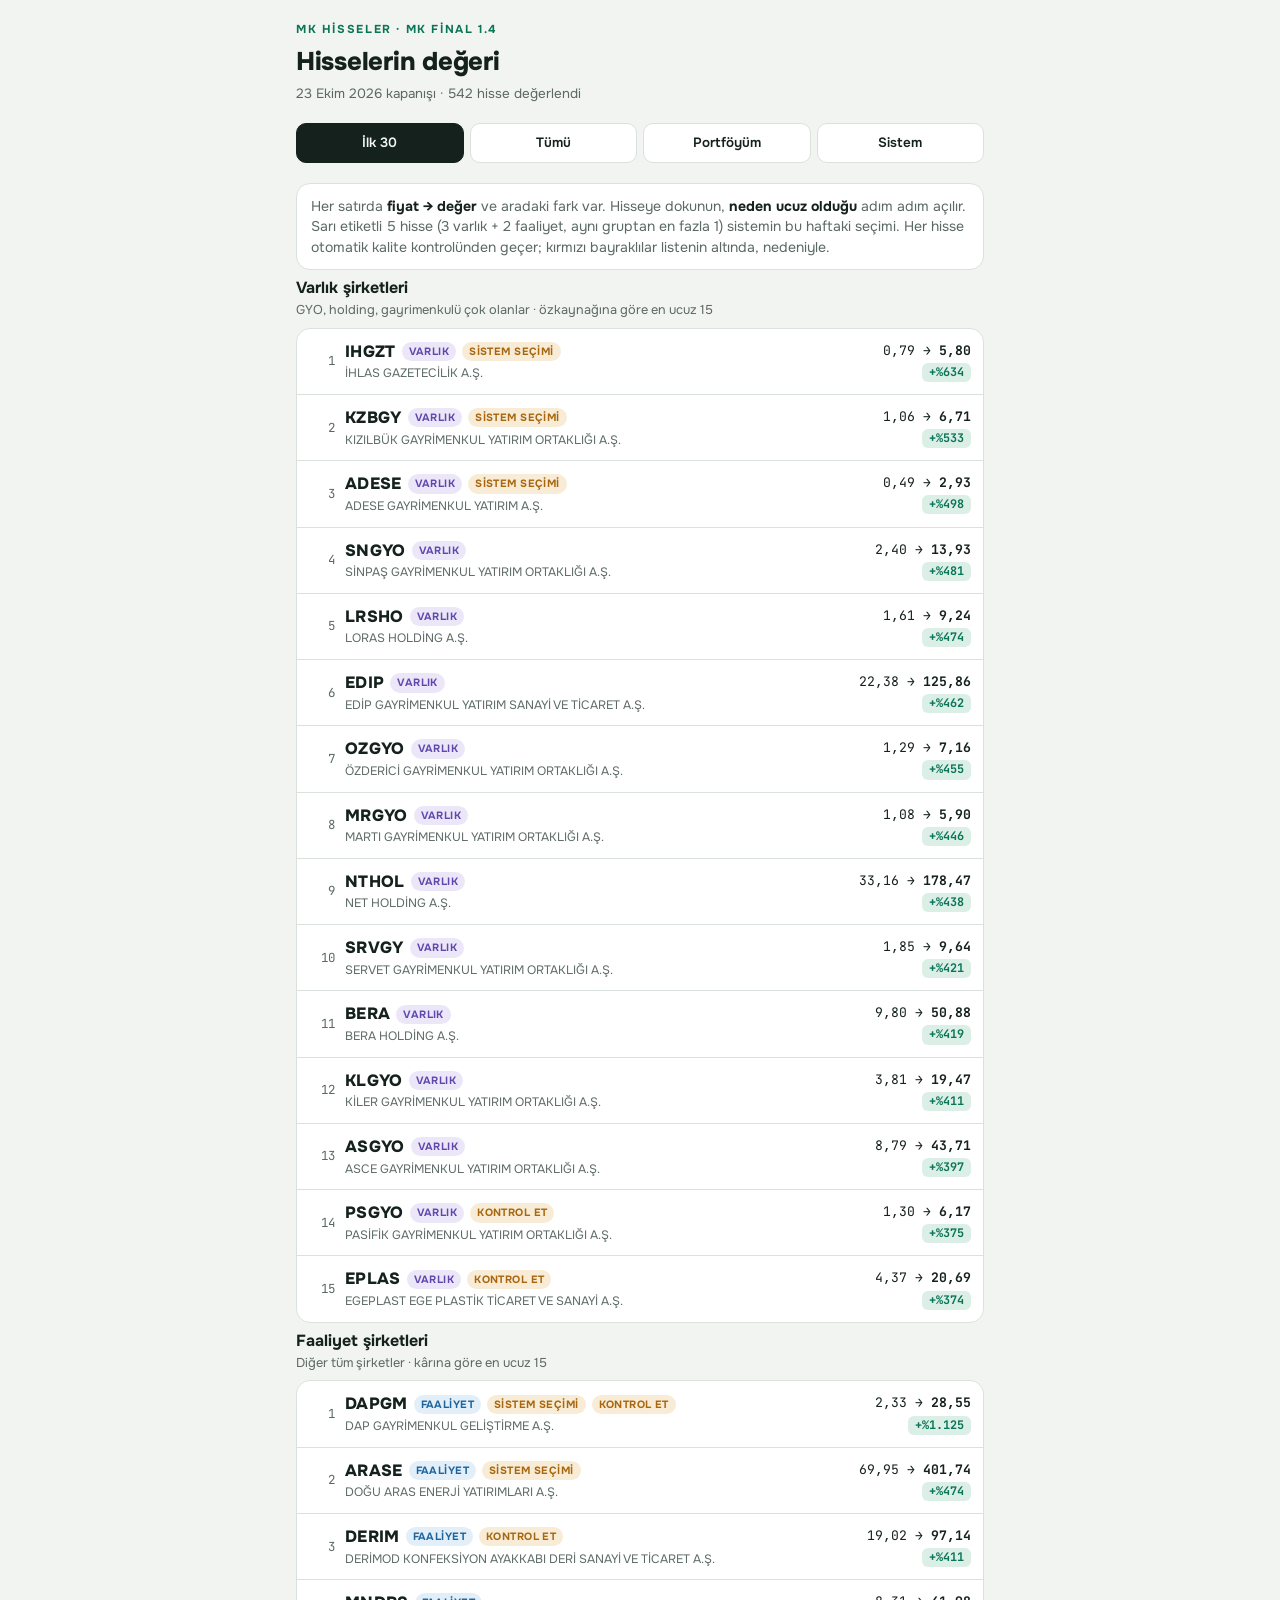
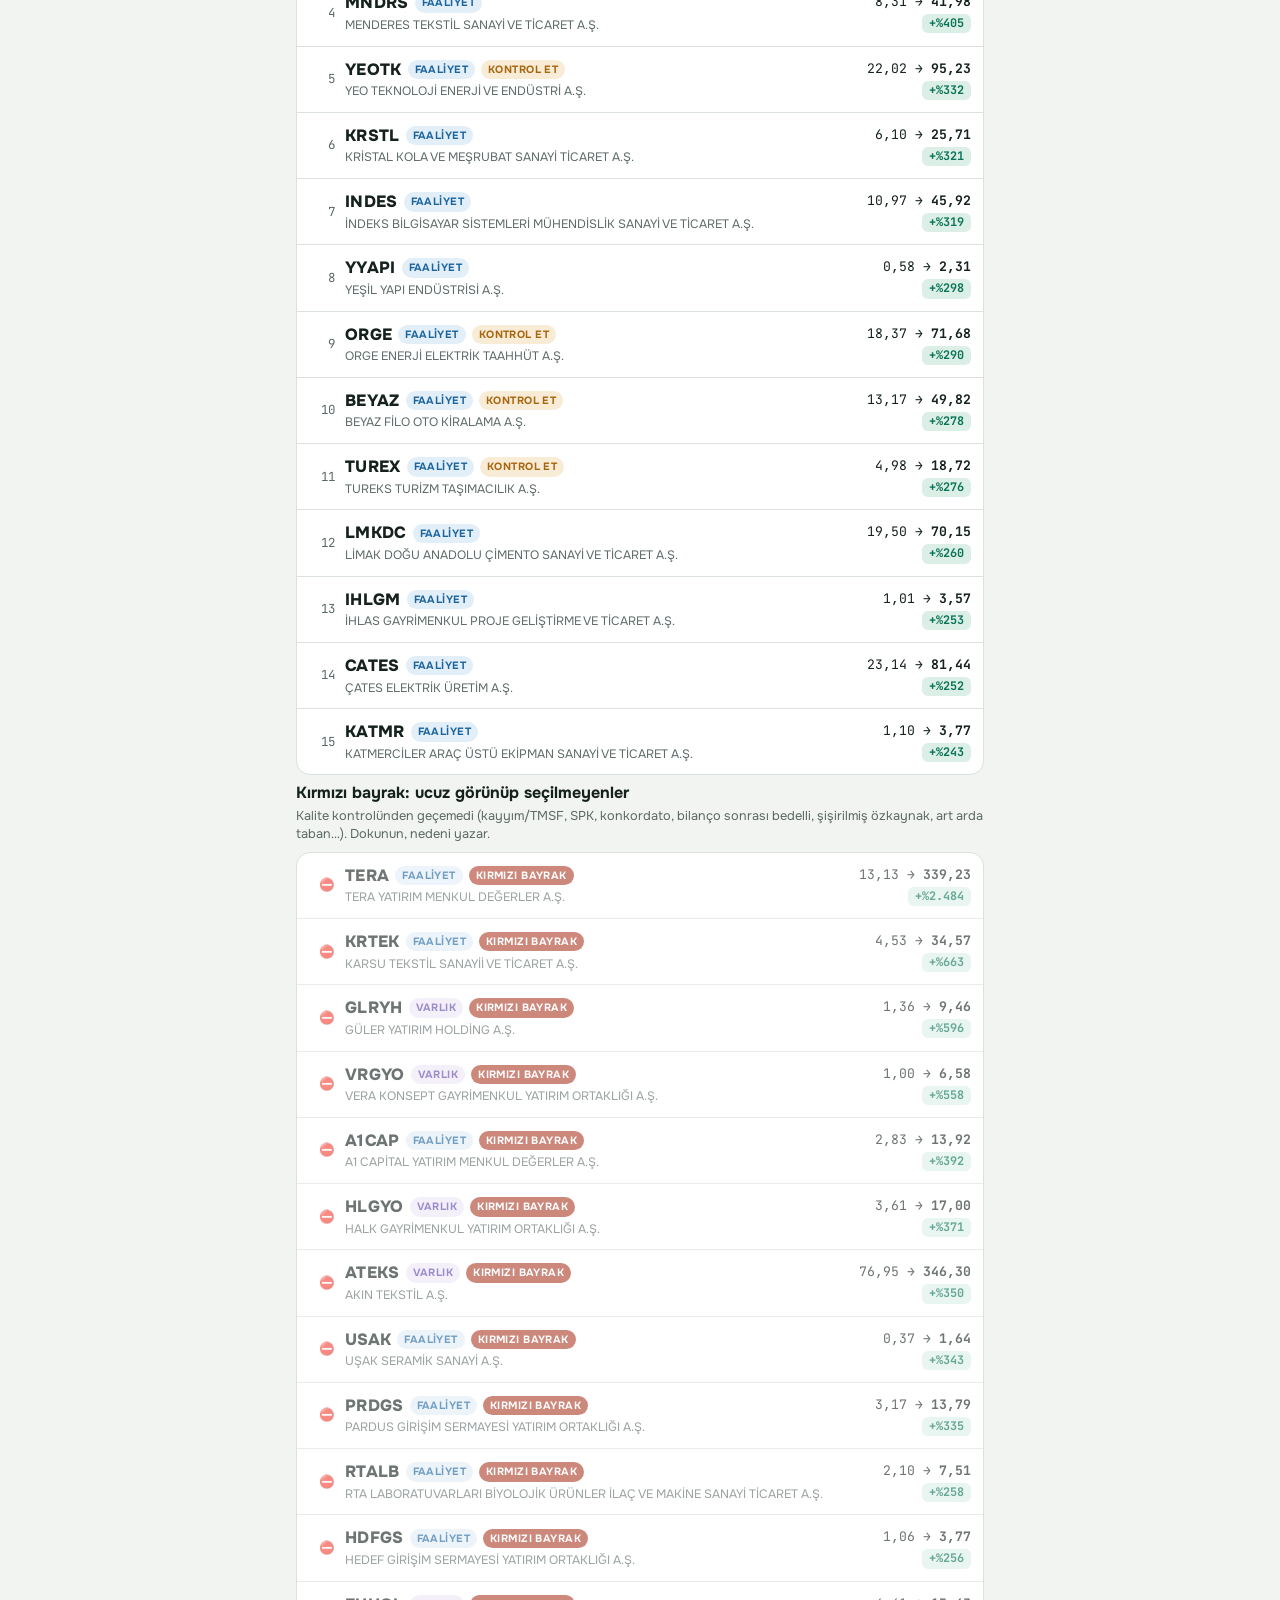
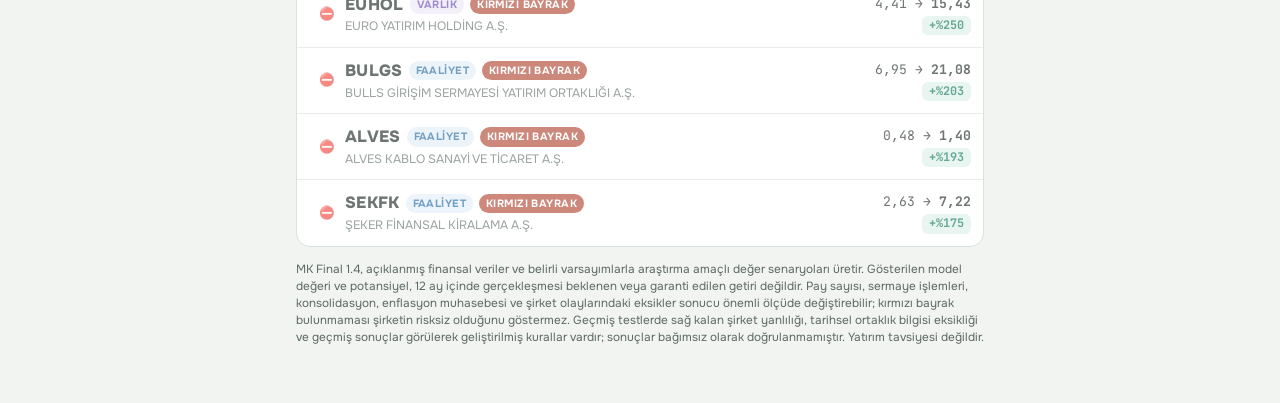
==== commit 277bee6f: "Bugünkü MK Final 1.5 bot güncellemesini geri al (#1) Kullanıcı isteğiyle 4879f21 geri alındı; MK_VAL" ====
--- a/MK_VAL_BOT/mk-val/index.html
+++ b/MK_VAL_BOT/mk-val/index.html
@@ -128,37 +128,13 @@
 .calc td:last-child{text-align:right;font-family:var(--m);font-variant-numeric:tabular-nums;white-space:nowrap}
 .calc tr.tot td{font-weight:700;background:var(--value-soft);color:var(--value)}
 .risk li.w{color:var(--bad)}
-.thesis{background:var(--surface);border:1px solid var(--line);border-left:4px solid var(--value);border-radius:12px;padding:14px 14px 12px}
-.thesis.bad{border-left-color:var(--bad)}.thesis.mid{border-left-color:var(--gold)}
-.thesis h3{margin:0 0 8px;font-size:1.08rem;font-weight:800}
-.thesis h4{margin:14px 0 6px;font-size:.78rem;font-weight:700;letter-spacing:.06em;text-transform:uppercase;color:var(--muted)}
-.thesis ul{margin:0;padding-left:1.1em;display:flex;flex-direction:column;gap:7px}
-.thesis li{line-height:1.5;font-size:.94rem}
-.thesis .hist{display:block;margin-top:4px;font-size:.8rem;color:var(--muted)}
-.thesis .fine{margin:12px 0 0;font-size:.74rem;color:var(--muted)}
-.comp{background:var(--surface);border:1px solid var(--line);border-radius:12px;padding:14px 14px 12px}
-.comp h3{margin:0 0 8px;font-size:1.05rem;font-weight:800}
-.comp h4{margin:14px 0 6px;font-size:.78rem;font-weight:700;letter-spacing:.06em;text-transform:uppercase;color:var(--muted)}
-.comp h4.g{color:var(--value)}.comp h4.b{color:var(--bad)}
-.comp ul{margin:0;padding-left:1.1em;display:flex;flex-direction:column;gap:7px}.comp li{line-height:1.5;font-size:.94rem}
-.comp .fine{margin:12px 0 0;font-size:.74rem;color:var(--muted)}
-.own{background:var(--surface);border:1px solid var(--line);border-radius:12px;padding:12px 14px}
-.own h3{margin:0 0 8px;font-size:1.02rem;font-weight:700}
-.own table{width:100%;border-collapse:collapse;font-size:.88rem}
-.own th{text-align:left;font-size:.7rem;font-weight:700;letter-spacing:.04em;text-transform:uppercase;color:var(--muted);padding:0 0 6px}
-.own th:not(:first-child),.own td:not(:first-child){text-align:right;font-family:var(--m);font-variant-numeric:tabular-nums;white-space:nowrap;padding-left:10px}
-.own td{padding:7px 0;border-top:1px solid var(--line);vertical-align:top}
-.own tr.oth td{color:var(--muted)}
-.own ul{margin:10px 0 0;padding-left:1.1em;display:flex;flex-direction:column;gap:6px}.own li{font-size:.9rem;line-height:1.45}
-.own .fine{margin:10px 0 0;font-size:.74rem;color:var(--muted)}
-.olink{font:inherit;font-size:.74rem;font-weight:700;color:var(--op);background:var(--op-soft);border:0;border-radius:999px;padding:1px 8px;cursor:pointer;white-space:nowrap}
 .src a{color:var(--op);word-break:break-all;font-size:.84rem}
 .src p{margin:0 0 6px;font-size:.84rem;color:var(--muted)}
 </style>
 
 <div class="wrap" lang="tr">
   <header>
-    <span class="eyebrow">MK Hisseler · MK Final 1.5</span>
+    <span class="eyebrow">MK Hisseler · MK Final 1.4</span>
     <h1>Hisselerin değeri</h1>
     <span class="stamp" id="stamp">Yükleniyor…</span>
   </header>
@@ -169,7 +145,7 @@
     <button role="tab" id="tab-how" data-tab="how" aria-selected="false">Sistem</button>
   </nav>
   <main id="view"></main>
-  <footer>MK Final 1.5, açıklanmış finansal veriler ve belirli varsayımlarla araştırma amaçlı değer senaryoları üretir. Gösterilen model değeri ve potansiyel, 12 ay içinde gerçekleşmesi beklenen veya garanti edilen getiri değildir. Pay sayısı, sermaye işlemleri, konsolidasyon, enflasyon muhasebesi ve şirket olaylarındaki eksikler sonucu önemli ölçüde değiştirebilir; kırmızı bayrak bulunmaması şirketin risksiz olduğunu göstermez. Geçmiş testlerde sağ kalan şirket yanlılığı, tarihsel ortaklık bilgisi eksikliği ve geçmiş sonuçlar görülerek geliştirilmiş kurallar vardır; sonuçlar bağımsız olarak doğrulanmamıştır. Yatırım tavsiyesi değildir.</footer>
+  <footer>MK Final 1.4, açıklanmış finansal veriler ve belirli varsayımlarla araştırma amaçlı değer senaryoları üretir. Gösterilen model değeri ve potansiyel, 12 ay içinde gerçekleşmesi beklenen veya garanti edilen getiri değildir. Pay sayısı, sermaye işlemleri, konsolidasyon, enflasyon muhasebesi ve şirket olaylarındaki eksikler sonucu önemli ölçüde değiştirebilir; kırmızı bayrak bulunmaması şirketin risksiz olduğunu göstermez. Geçmiş testlerde sağ kalan şirket yanlılığı, tarihsel ortaklık bilgisi eksikliği ve geçmiş sonuçlar görülerek geliştirilmiş kurallar vardır; sonuçlar bağımsız olarak doğrulanmamıştır. Yatırım tavsiyesi değildir.</footer>
 </div>
 
 <section class="sheet" id="sheet" aria-hidden="true" lang="tr">
@@ -177,7 +153,7 @@
   <div class="d" id="detail"></div>
 </section>
 
-<script type="application/json" id="embedded">__DATA__</script>
+<script type="application/json" id="embedded"></script>
 <script>
 const $ = s => document.querySelector(s);
 const esc = s => String(s ?? '').replace(/[&<>"']/g, c => ({'&':'&amp;','<':'&lt;','>':'&gt;','"':'&quot;',"'":'&#39;'}[c]));
@@ -258,11 +234,10 @@
   <b>Faaliyet şirketleri</b>: değer = 16 × gelecek yıl net kârı. Kâr tahmin edilemeyen (zarar eden, finans) şirketlerde özkaynak + kârlılık yöntemi kullanılır.<br><br>
   <b>Kural:</b> varlık grubundan en ucuz 3 + faaliyet grubundan en ucuz 2 = 5 hisse, eşit para. Önerilen kullanım: parayı 4'e bölüp her çeyrek (Ocak, Nisan, Temmuz, Ekim) o haftanın 5 hissesine bir dilim yatırmak; satış zamanı sizin kararınız. Günlük işlemi 20 bin $ altındaki ve kırmızı bayraklı hisse seçilmez.<br><br>
   <b>Model değerine göre fark</b> = model değeri / fiyat − 1. Beklenen getiri veya gerçekleşme olasılığı değildir; gerçekleşme süresi belirsizdir ve model değeri düşebilir. Hedef fiyat verilmez; ne zaman satacağınız size kalmış.</div>
-  <div class="note"><b>Geriye dönük test — MK Final 1.5</b>: 3 varlık + 2 faaliyet; <b>gizli değer sıralamada</b> (borsadaki bağlı GYO'nun ekspertiz farkı, Reysaş tipi); kırmızı bayraklı hisse yok; aynı gruptan tek hisse; pay sayısı doğrulanamayan adımda en yüksek piyasa değeri varsayılır; seçim günün kapanışından sonra, alım ertesi gün.<br>
-  12 ay tutma, başlangıç ayına göre 7 yıl: Nisan <b>598 kat</b> · Ocak 236 · Temmuz 132 · Ekim 82 — XU100 13-15 kat. Yıl içi en kötü düşüş −%61.<br>
-  Gizli değer kapalıyken (1.4): 418 · 225 · 128 · 65. Aradaki farkın tamamı RYSAS'ın 2019'da (Nisan başlangıcında 2022'de de) bağlı ortaklığı RYGYO yerine seçilmesinden geliyor; kural Reysaş örneğine bakılarak kurulduğu için bu fark geçmişte iyimser görünür.<br>
-  Bu sonuçlar <b>doğrulanmış başarı değildir</b>: 3+2 yapısı geçmiş sonuçlar görülerek seçildi; aynı evrenden rastgele 10 hisse bile bu dönemde 28-56 kat yaptı (küçük/orta hisse ve ucuzluk etkisi); 5 hisse ciddi düşüş yaşayabilir. Bundan sonrası sanal takiple izlenir.</div>
-  </section>`;
+  <div class="note"><b>Geriye dönük test — MK Final 1.4 (final)</b>: 3 varlık + 2 faaliyet; gizli değer sıralamada değil (ek senaryo); kırmızı bayraklı hisse yok; aynı gruptan tek hisse; pay sayısı doğrulanamayan adımda en yüksek piyasa değeri varsayılır (hisse ancak öyle de ucuzsa seçilir); seçim günün kapanışından sonra, alım ertesi gün.<br>
+  12 ay tutma, başlangıç ayına göre 7 yıl: Nisan <b>418 kat</b> · Ocak 225 · Temmuz 128 · Ekim 65 (4 dilim ortalaması ≈ 209) — XU100 13-15 kat. Yıl içi en kötü düşüş −%53.<br>
+  <b>Değerine gelince satıp parayı haftanın yeni hissesine yatırmak</b>: Nisan 250 · Ocak 156 · Temmuz 96 · Ekim 50 kat (ort. ≈ 138). Her başlangıç ayında 12 ay tutmaktan düşük: getirinin büyük kısmı model değerini aşıp yükselmeye devam eden hisselerden geldi.<br>
+  Bu sonuçlar <b>doğrulanmış başarı değildir</b>: 3+2 yapısı geçmiş sonuçlar görülerek seçildi; aynı evrenden rastgele 10 hisse bile bu dönemde 28-56 kat yaptı (küçük/orta hisse ve ucuzluk etkisi); 5 hisse ciddi düşüş yaşayabilir. Bundan sonrası kurallar değiştirilmeden sanal takiple izlenir; eski 10 hisselik liste ve basit en düşük PD/DD listesi de karşılaştırma için kaydedilir.</section>`;
 }
 
 
@@ -401,12 +376,11 @@
     else out.why.push(`<b>Varlığının <span class="num">${pc0(d.real_estate_share)}</span> kadarı gayrimenkul</b> (yatırım amaçlı gayrimenkul, arsa, bina). Böyle şirketlerde değeri kârdan çok elindeki mal belirler.`);
     out.why.push(`Toplam varlığı ${N(d.total_assets)}. Bütün borçlar düşülünce ana ortaklığa ${N(d.equity)} özkaynak kalıyor.`);
     if (d.capital_advance > 0) out.why.push(`<b>Sermaye avansı düşüldü:</b> özkaynağın ${N(d.capital_advance)} kısmı henüz pay olarak tescil edilmemiş sermaye avansı. Bu para ya yeni paylara dönüşür (mevcut hissedarın payı sulanır) ya da iade edilir; bu yüzden değere katılmadı.`);
-    if (d.hidden > 0 && d.hidden_in_rank) out.why.push(`<b>Gizli değer eklendi (Reysaş tipi):</b> bağlı ortaklığı ${esc((x.hidden_from || []).join(', '))} gayrimenkullerini ekspertiz değeriyle gösteriyor; şirketin payına düşen fark ${N(d.hidden)} değere eklendi. Bu fark otomatik hesaplanır, taşınmaz bazında doğrulanmamıştır; KAP'tan ekspertiz raporlarını kontrol edin. Gizli değer olmasaydı hisse başı değer <span class="num">${fx(x.price * (x.value_total - d.hidden) / d.mcap)} TL</span> olurdu.`);
-    else if (d.hidden > 0) out.why.push(`<b>Ek senaryo (doğrulanmamış, sıralamaya katılmadı):</b> bağlı ortaklığı ${esc((x.hidden_from || []).join(', '))} gayrimenkullerini ekspertiz değeriyle gösteriyor; basit formülle payına düşen fark ${N(d.hidden)}. Eklenirse hisse başı <span class="num">${fx(d.hidden_scenario_ps)} TL</span> olurdu.`);
+    if (d.hidden > 0) out.why.push(`<b>Ek senaryo (doğrulanmamış, sıralamaya katılmadı):</b> bağlı ortaklığı ${esc((x.hidden_from || []).join(', '))} gayrimenkullerini ekspertiz değeriyle gösteriyor; basit formülle payına düşen fark ${N(d.hidden)}. Bu fark taşınmaz bazında doğrulanmadığı için değere eklenmedi. Eklenirse hisse başı <span class="num">${fx(d.hidden_scenario_ps)} TL</span> olurdu (Reysaş tipi aday — KAP'tan ekspertiz raporlarını kontrol edin).`);
     out.why.push(`Hisse başına değer <span class="num">${fx(x.value_ps)} TL</span>, bugünkü fiyat <span class="num">${fx(x.price)} TL</span>. Model değerine göre fark <span class="num">${pct(x.potential)}</span> (beklenen getiri değildir).`);
     out.calc = [['Toplam varlık', tl(d.total_assets)], ['Özkaynak (ana ortaklık)', tl(d.equity)]];
     if (d.capital_advance > 0) out.calc.push(['Sermaye avansı (düşüldü)', '− ' + tl(d.capital_advance)]);
-    if (d.hidden > 0) out.calc.push(d.hidden_in_rank ? [`Gizli değer: bağlı GYO ekspertiz farkı (${(x.hidden_from || []).join(', ')})`, '+ ' + tl(d.hidden)] : [`Ek senaryo: gizli değer (${(x.hidden_from || []).join(', ')}) — sıralamada yok`, '(+ ' + tl(d.hidden) + ')']);
+    if (d.hidden > 0) out.calc.push([`Ek senaryo: gizli değer (${(x.hidden_from || []).join(', ')}) — sıralamada yok`, '(+ ' + tl(d.hidden) + ')']);
     out.calc.push(['Değer', tl(x.value_total), 1], ['Borsa değeri', tl(d.mcap)], ['Borsa değeri / değer', x2(ratio)]);
     out.risk.push('Özkaynak, 2023 sonundan beri enflasyon muhasebesiyle (TMS 29) yeniden değerleniyor. Bu, varlıkları olduğundan yüksek gösterebilir.');
     out.risk.push('Varlık değeri ancak satılırsa, kiraya ya da kâra dönüşürse fiyata yansır. Bu tip hisseler yıllarca ucuz kalabilir; sistem bu yüzden 12 ay bekler.');
@@ -433,9 +407,7 @@
     out.lead = `Borsa değeri ${N(d.mcap)}, özkaynağı ${N(d.ri_book)} (PD/DD <span class="num">${x2(pb)}</span>). Kârlılığı normale dönerse sistemin değeri ${N(x.value_total)}.`;
     out.why.push(fin ? `<b>Finans şirketi.</b> Ciro ve brüt marj bu şirketlerde anlamlı değil. Değer özkaynaktan ve özkaynak kârlılığından hesaplanır.`
       : `<b>Gelecek yıl kârı tahmin edilemedi</b> (kâr düşük ya da zarar). Bu durumda MK Final 1.0'ın yedek yöntemi kullanılır: özkaynak + gelecekteki fazla kâr.`);
-    { const F = (x.ctx || {}).fin, per = F && F.months ? (F.months === 12 ? 'yıllık' : `ilk ${F.months} ay`) : 'son rapor dönemi';
-      const np = F ? F.np : d.ttm_profit, npp = F ? F.np_prior : d.ttm_profit_prior;
-      if (np != null) out.why.push(`${F && F.period_end ? String(F.period_end).slice(0, 4) + ' ' : ''}${per} net kâr ${N(np)}${npp != null ? `, geçen yılın aynı döneminde ${N(npp)}` : ''}.`); }
+    if (d.ttm_profit != null) out.why.push(`Son 12 ay net kâr ${N(d.ttm_profit)}${d.ttm_profit_prior != null ? `, bir önceki 12 ay ${N(d.ttm_profit_prior)}` : ''}.`);
     out.why.push(`Son yıllık özkaynak kârlılığı (ROE) <span class="num">${pc0(d.roe)}</span>. Sistem bunu 5 yılda sermaye maliyeti olan <span class="num">${pc0(d.ke)}</span> seviyesine yaklaştırıyor.`);
     out.why.push(d.roe < d.ke
       ? `Kârlılık sermaye maliyetinin altında olduğu için değer özkaynağın altında kaldı: ${N(x.value_total)}. Buna rağmen borsa değeri bunun da altında: değerin <span class="num">${pc0(d.mcap / x.value_total)}</span> kadarı.`
@@ -451,178 +423,6 @@
   return out;
 }
 
-/* "Yatırım gerekçesi": sistemin hesabını, fiyatın son 1 yılını ve sistemin geçmişini sade dille anlatır. Yalnız snapshot verisinden. */
-const MON = ['Ocak', 'Şubat', 'Mart', 'Nisan', 'Mayıs', 'Haziran', 'Temmuz', 'Ağustos', 'Eylül', 'Ekim', 'Kasım', 'Aralık'];
-const QD = s => { const d = new Date(String(s).slice(0, 10) + 'T12:00:00'); return isNaN(d) ? s : MON[d.getMonth()] + ' ' + d.getFullYear(); };
-function nextReport(pe) {
-  const d = new Date(String(pe).slice(0, 10) + 'T12:00:00'); if (isNaN(d)) return null;
-  // KAP'ta ara dönemler genelde dönem sonundan ~6-7 hafta, yıllık ~10 hafta sonra yayımlanır
-  const end = new Date(d.getFullYear(), d.getMonth() + 4, 0, 12), due = new Date(end.getTime() + (end.getMonth() === 11 ? 70 : 48) * 864e5);
-  return {end: end.toLocaleDateString('tr-TR', {day: 'numeric', month: 'long', year: 'numeric'}), due: MON[due.getMonth()] + ' ' + due.getFullYear()};
-}
-function groupRank(x) {
-  const L = (x.group === 'VARLIK' ? D.asset : D.operating).filter(r => r.eligible);
-  const i = L.findIndex(r => r.ticker === x.ticker); return i < 0 ? null : {rank: i + 1, of: L.length};
-}
-function thesis(x) {
-  const d = x.detail || {}, c = x.ctx || {}, a = x.group === 'VARLIK', T = esc(x.ticker);
-  const red = (x.quality || {}).level === 'KIRMIZI', PS = (D.pick_stats || {}), S = (PS.stats || {})[a ? 'VARLIK' : 'FAALİYET'];
-  const o = {title: 'Yatırım gerekçesi', lead: '', facts: [], push: [], past: [], breaks: [], tone: 'ok'};
-  if (red) { o.title = 'Bu hisse neden seçilmiyor'; o.tone = 'bad'; }
-  else if (!(x.potential > 0)) { o.title = 'Sisteme göre neden ucuz değil'; o.tone = 'mid'; }
-  const ratio = x.value_ps > 0 ? x.price / x.value_ps : null;
-  // 1) tez
-  if (red) o.lead = `Formül ${T} için model değerine göre ${pct(x.potential)} fark hesaplıyor, ama kalite kontrolü kırmızı bayrak buldu (aşağıda). Bu tür bir sorun varken bilançodaki rakamlar güvenilir değildir; sistem bu hisseyi ucuz da olsa seçmez.`;
-  else if (!(x.potential > 0)) o.lead = `Fiyat, sistemin hesapladığı model değerinin üstünde (100 TL'lik model değeri için borsada <span class="num">${fx(100 * ratio)} TL</span> ödeniyor). Sistemin ölçüsüne göre bugün bir ucuzluk gerekçesi yok.`;
-  else if (a && x.type === 'gyo') o.lead = `${T} bir gayrimenkul yatırım ortaklığı. Portföyü her yıl bağımsız ekspertizle değerleniyor ve bilançoya bu değerle giriyor. Bugün şirketin 100 TL'lik net varlığı borsada yalnızca <span class="num">${fx(100 * ratio)} TL</span> ediyor. Gerekçe, bu iskontonun zamanla kapanması.`;
-  else if (a && x.type === 'holding') o.lead = `${T} bir holding. Değeri iştiraklerindeki paylardan ve elindeki varlıklardan geliyor. Holdingin 100 TL'lik net varlığı borsada <span class="num">${fx(100 * ratio)} TL</span> ediyor. Holdingler çoğu zaman net varlığının altında işlem görür, bu iskontonun bir kısmı kalıcı olabilir; gerekçe, iskontonun olağandan çok derin olması.`;
-  else if (a) o.lead = `${T}, varlıklarının <span class="num">${pc0(d.real_estate_share)}</span> kadarı gayrimenkul (arsa, bina, yatırım amaçlı gayrimenkul) olan bir şirket. 100 TL'lik net varlığı borsada <span class="num">${fx(100 * ratio)} TL</span> ediyor. Gerekçe, elindeki varlığın değerinin fiyata yansıması.`;
-  else if (String(d.engine || '').startsWith('MK-FINAL')) {
-    const fpe = d.forward_profit > 0 ? d.mcap / d.forward_profit : null;
-    o.lead = `${T} son 12 ayda ${N(d.ttm_profit)} net kâr etti. Sistem, geçen yılki büyümenin yarısı sürerse gelecek yıl ${N(d.forward_profit)} kâr hesaplıyor. Borsa bugün bu kârın <span class="num">${x2(fpe)}</span> katını ödüyor; sistem 16 katını makul sayıyor. Gerekçe, kâr gerçekleştikçe fiyatın kârı izlemesi.`;
-  } else o.lead = `${T} için gelecek yıl kârı tahmin edilemedi; değer özkaynaktan ve kârlılığın normale döneceği varsayımından hesaplandı. 100 TL'lik model değeri borsada <span class="num">${fx(100 * ratio)} TL</span> ediyor. Gerekçe, kârlılığın düzelmesi.`;
-  // 2) rakamlarla
-  if (c.ret1y != null) o.facts.push(`<b>Fiyatın son 1 yılı:</b> <span class="num">${pct(c.ret1y)}</span>. 52 haftanın zirvesinin <span class="num">${pct(c.off_high)}</span> altında${c.off_low != null && c.off_low < 0.05 ? ', <b>en dibine çok yakın</b>' : `, dibinin <span class="num">${pct(c.off_low)}</span> üstünde`}.`);
-  else if (c.listed_days != null && c.listed_days < 400) o.facts.push(`<b>Yeni halka arz:</b> borsada yaklaşık ${Math.round(c.listed_days / 30)} aydır işlem görüyor; fiyat geçmişi kısa.`);
-  if (c.value_chg1y != null && c.ret1y != null && x.potential > 0 && !red) {
-    const v = c.value_chg1y, r = c.ret1y;
-    if (r < 0 && v > r + 0.25) o.facts.push(`<b>Ucuzluk fiyatın düşmesinden geliyor:</b> sistemin şirket değeri 1 yılda <span class="num">${pct(v)}</span> değişirken fiyat <span class="num">${pct(r)}</span>. Hesaplanan değer düşmeden fiyat düşmüş; piyasanın neden sattığını bilmek önemli.`);
-    else if (v > r + 0.25) o.facts.push(`<b>Ucuzluk değerin artmasından geliyor:</b> şirket değeri 1 yılda <span class="num">${pct(v)}</span> arttı, fiyat <span class="num">${pct(r)}</span>. Fiyat, değerdeki artışa henüz yetişmedi.`);
-    else o.facts.push(`Şirket değeri 1 yılda <span class="num">${pct(v)}</span>, fiyat <span class="num">${pct(r)}</span> değişti.`);
-  }
-  const H = (c.pot_hist || []).filter(h => h[1] != null);
-  if (H.length && x.potential > 0 && !red) {
-    const cheap = H.filter(h => h[1] > 0.2).length, first = H[0];
-    const line = H.map(h => `${QD(h[0])}: <span class="num">${pct(h[1])}</span>`).join(' · ') + ` · bugün: <span class="num">${pct(x.potential)}</span>`;
-    o.facts.push((cheap === H.length ? `<b>Uzun süredir ucuz:</b> son 1 yıldaki ${H.length} ölçümün hepsinde değerinin belirgin altındaydı.`
-      : first[1] <= 0 ? `<b>Ucuzluk yeni:</b> ${QD(first[0])} ölçümünde fiyat değerinin üstündeydi.`
-      : `Son 1 yıldaki ${H.length} ölçümün ${cheap}'inde değerinin belirgin altındaydı.`) + `<br><span class="hist">Model değerine fark — ${line}</span>`);
-  }
-  if (!a && !red && d.ttm_profit != null && d.ttm_profit_prior && String(d.engine || '').startsWith('MK-FINAL') && !(x.ctx || {}).fin) {
-    const ch = d.ttm_profit_prior > 0 ? d.ttm_profit / d.ttm_profit_prior - 1 : null;
-    o.facts.push(`<b>Kâr gidişi:</b> son 12 ay net kâr ${N(d.ttm_profit)}, bir önceki 12 ay ${N(d.ttm_profit_prior)}${ch != null ? ` (<span class="num">${pct(ch)}</span>)` : ''}.`);
-  }
-  const gr = groupRank(x);
-  if (gr && !red && x.potential > 0) o.facts.push(PICKS.has(x.ticker) ? `<b>Bu haftanın 5 hissesinden biri</b> (${a ? 'varlık grubunda uygun ' + gr.of + ' hisse içinde ' + gr.rank + '. sırada; sistem ilk 3\'ü alır' : 'faaliyet grubunda uygun ' + gr.of + ' hisse içinde ' + gr.rank + '. sırada; sistem ilk 2\'yi alır'}).`
-    : `Bu hafta seçilmedi: ${a ? 'varlık' : 'faaliyet'} grubunda uygun ${gr.of} hisse içinde ${gr.rank}. sırada (sistem ${a ? 'ilk 3' : 'ilk 2'}'yi alır; aynı gruptan tek hisse kuralı sırayı kaydırabilir).`);
-  // 3) fiyatı değere ne yaklaştırabilir
-  if (!red && x.potential > 0) {
-    if (a) {
-      o.push.push('Gayrimenkul ya da iştirak satışı: defter değerine yakın bir satış, değerin nakde döndüğünü gösterir.');
-      o.push.push('Kira gelirinin ve temettünün artması; ekspertiz raporlarında değer artışı.');
-      if (x.type === 'holding') o.push.push('Borsadaki iştiraklerin yükselmesi ya da holding yapısının sadeleşmesi (birleşme, iştirak halka arzı).');
-      o.push.push('Gayrimenkul ve holding hisselerine genel ilginin dönmesi (faiz indirimi dönemleri bu hisselere çoğu zaman yarar).');
-    } else {
-      const nr = nextReport(x.period_end);
-      o.push.push(`Kârın modelin beklediği hızda gelmesi. Sistemin varsaydığı gelecek yıl kârı ${N(d.forward_profit || x.value_total / 16)}${d.ttm_profit != null ? `, son 12 ayın gerçeği ${N(d.ttm_profit)}` : ''}.`);
-      if (nr) o.push.push(`Sıradaki bilanço (${nr.end} dönemi) genelde ${nr.due} civarı KAP'ta: kâr artışı orada görünürse fiyat tepki verebilir.`);
-      o.push.push('Yeni sipariş/sözleşme, kapasite artışı ya da temettü haberleri.');
-    }
-  }
-  // 5) gerekçeyi bozan durumlar
-  if (red) { o.breaks.push('Fiyattaki düşüşün nedeni büyük olasılıkla aşağıdaki kırmızı bayrak. Bayrak kalkmadan (KAP\'ta süreç kapanış ya da olumlu karar bildirimi) sistem bu hisseyi seçmez.'); return o; }
-  if (c.ret1y != null && c.ret1y <= -0.5 && x.potential > 0) o.breaks.push(`<b>Fiyat 1 yılda ${pct(c.ret1y)}.</b> Bu kadar sert düşüş çoğu zaman piyasanın bilançoda görünmeyen bir şeyi fiyatladığını gösterir: ortaklık sorunu, sulanma (bedelli/tahsisli artırım), dava, büyük ortağın satışı, finansman sıkıntısı. Düşüşün nedenini KAP bildirimlerinde ve haberlerde bulmadan alım yapmayın.`);
-  if (c.off_low != null && c.off_low < 0.05 && x.potential > 0) o.breaks.push('Fiyat 52 haftanın dibinde; düşüş henüz durmamış olabilir. Parayı dilimlere bölmek bu riski azaltır.');
-  if (a) o.breaks.push('Bir sonraki bilançoda özkaynağın düşmesi (değer kaybı, zarar), sermaye artırımıyla payın sulanması ya da varlık satışlarının defter değerinin altında kalması.');
-  else {
-    const k = d.forward_profit > 0 && d.ttm_profit > 0 ? d.forward_profit / d.ttm_profit : null;
-    if (k && k >= 2) o.breaks.push(`<b>Sistemin beklediği kâr, son 12 ayın gerçek kârının <span class="num">${x2(k)}</span> katı.</b> Model faaliyet kârından hesaplıyor; finansman gideri, kur farkı ve enflasyon kaybı gibi kalemler gerçek kârı düşük tutuyorsa bu kâr gelmeyebilir ve model değeri düşer.`);
-    else if (d.ttm_profit != null && d.ttm_profit <= 0 && d.forward_profit > 0) o.breaks.push('<b>Son 12 ayda zarar var</b> ama model gelecek yıl kâr varsayıyor; kâra dönüş gecikirse değer düşer.');
-    o.breaks.push('Bir sonraki bilançoda kârın modelin beklediğinin çok altında kalması; büyümenin tek seferlik bir işten (ihale, kur farkı, varlık satışı) gelmiş olması.'); }
-  o.breaks.push('Sistem her hafta yeniden hesaplar. Hisse listeden çıkarsa ya da kalite kontrolü sarıdan kırmızıya dönerse gerekçe zayıflamış demektir.');
-  return o;
-}
-function ownersHTML(x) {
-  const R = (x.ctx || {}).owners; if (!R || !R.length) return '';
-  const isOther = r => /^D[İI]ĞER/i.test(r[0]);
-  const showVote = R.some(r => Math.abs(r[2] - r[1]) > 0.005);
-  const name = r => isOther(r) ? 'Diğer (halka açık kısım ve %5 altı ortaklar)' : esc(r[0]);
-  const link = r => r[3] && ALL.some(z => z.ticker === r[3]) ? ` <button class="olink" data-t="${esc(r[3])}">${esc(r[3])} →</button>` : r[3] ? ` <span class="chip">${esc(r[3])}</span>` : '';
-  const notes = [], main = R.filter(r => !isOther(r)), top = main.slice().sort((a, b) => b[2] - a[2])[0];
-  if (top && top[2] >= 0.5) notes.push(`<b>Yönetim kontrolü tek ortakta:</b> ${esc(top[0])}, oy payı <span class="num">${pc0(top[2])}</span>.`);
-  for (const r of main) if (r[2] - r[1] >= 0.10) notes.push(`<b>İmtiyazlı pay:</b> ${esc(r[0])} sermayenin <span class="num">${pc0(r[1])}</span> kadarına sahip ama oy payı <span class="num">${pc0(r[2])}</span>. Küçük ortağın kararlardaki ağırlığı sermaye payından az.`);
-  const lp = main.filter(r => r[3]);
-  if (lp.length) notes.push(`<b>Ana ortağı borsada:</b> ${lp.map(r => esc(r[3])).join(', ')}. Ana ortağın durumu (borcu, sermaye ihtiyacı, KAP olayları) bu hisseyi de etkiler.`);
-  const oth = R.find(isOther);
-  if (oth && oth[1] < 0.15) notes.push(`Diğer ortakların payı düşük (<span class="num">${pc0(oth[1])}</span>): halka açık kısım küçük, fiyat sert hareket edebilir.`);
-  return `<section class="own"><h3>Ana ortaklar</h3>
-    <table><tr><th>Ortak</th><th>Sermaye</th>${showVote ? '<th>Oy</th>' : ''}</tr>
-    ${R.map(r => `<tr${isOther(r) ? ' class="oth"' : ''}><td>${name(r)}${link(r)}</td><td>${pc0(r[1])}</td>${showVote ? `<td>${pc0(r[2])}</td>` : ''}</tr>`).join('')}</table>
-    ${notes.length ? `<ul>${notes.map(n => `<li>${n}</li>`).join('')}</ul>` : ''}
-    <p class="fine">KAP ortaklık yapısı (sermayede %5 ve üzeri doğrudan pay sahipleri)${D.owners_asof ? ', ' + DATE(D.owners_asof) + ' itibarıyla' : ''}.</p></section>`;
-}
-/* "Şirketin durumu": bilanço ve gelir tablosundan otomatik güçlü / zayıf taraflar (her hafta, her hisse). Gelir kalemleri
-   raporun kendi dönemiyle (yılbaşından bugüne) ve geçen yılın aynı dönemiyle karşılaştırılır. */
-function companyHTML(x) {
-  const F = (x.ctx || {}).fin; if (!F) return '';
-  const c = x.ctx || {}, a = x.group === 'VARLIK', mc = F.mcap || x.mcap, T = esc(x.ticker);
-  const per = F.months === 12 ? 'yıllık' : F.months ? `ilk ${F.months} ay` : 'son dönem';
-  const yr = F.period_end ? String(F.period_end).slice(0, 4) : '';
-  const ch = (v, p) => v != null && p != null && p > 0 ? v / p - 1 : null;
-  const share = (v, b) => v != null && b ? v / b : null;
-  const W = [], S = [], K = [], C = [], WL = [], SL = [];
-  const w = (k, t) => { W.push(t); WL.push(k); }, g = (k, t) => { S.push(t); SL.push(k); };
-  // satış ve kâr
-  const rg = ch(F.rev, F.rev_prior);
-  if (rg != null && rg <= -0.10) w('satışlar düşüyor', `<b>Satışlar düşüyor:</b> ${yr} ${per} hasılat ${N(F.rev)}, geçen yılın aynı döneminde ${N(F.rev_prior)} (<span class="num">${pct(rg)}</span>).`);
-  else if (rg != null && rg >= 0.10) g('satışlar artıyor', `<b>Satışlar artıyor:</b> ${yr} ${per} hasılat ${N(F.rev)}, geçen yıl aynı dönem ${N(F.rev_prior)} (<span class="num">${pct(rg)}</span>).`);
-  if (F.gross != null && F.gross < 0 && !a) w('ana iş brüt zararda', `<b>Brüt zarar:</b> ${per} satışların maliyeti satış gelirini aştı (brüt zarar ${N(-F.gross)}). Ana iş para kaybediyor.`);
-  else if (F.op != null && F.op < 0 && !a) w('esas faaliyetler zararda', `<b>Esas faaliyetler zararda:</b> finansman öncesi faaliyet sonucu ${per} ${N(F.op)}.`);
-  if (F.gross > 0 && F.fin_exp != null && -F.fin_exp > F.gross && !a) w('faiz yükü ağır', `<b>Faiz yükü ağır:</b> ${per} finansman gideri ${N(-F.fin_exp)}, brüt kârın <span class="num">${x2(-F.fin_exp / F.gross)}</span> katı.`);
-  const ann = F.np != null && F.months ? F.np * 12 / F.months : null, ey = share(ann, mc);
-  if (F.np != null && F.np <= 0) w('net zarar', `<b>Net zarar:</b> ${per} ${N(F.np)}${F.np_prior != null ? ` (geçen yıl aynı dönem ${N(F.np_prior)})` : ''}.`);
-  else if (ey != null && ey < 0.03) w('kâr çok az', `<b>Kâr çok az:</b> ${per} net kâr ${N(F.np)}${F.np_prior != null ? ` (geçen yıl aynı dönem ${N(F.np_prior)})` : ''}; piyasa değerine göre neredeyse yok.`);
-  else if (ey != null && ey >= 0.10) g('kârına göre ucuz', `<b>Kârına göre ucuz:</b> ${per} net kâr ${N(F.np)}; yıllığa çevrilince piyasa değerinin <span class="num">%${Math.round(100 * ey)}</span> kadarı.`);
-  const pg = F.np > 0 && F.np_prior > 0 ? F.np / F.np_prior - 1 : null;
-  if (pg != null && pg <= -0.30) w('kâr düşüyor', `<b>Kâr düşüyor:</b> ${per} net kâr ${N(F.np)}, geçen yıl aynı dönem ${N(F.np_prior)} (<span class="num">${pct(pg)}</span>).`);
-  else if (pg != null && pg >= 0.30) g('kâr artıyor', `<b>Kâr artıyor:</b> ${per} net kâr ${N(F.np)}, geçen yıl aynı dönem ${N(F.np_prior)} (<span class="num">${pct(pg)}</span>).`);
-  else if (F.np > 0 && F.np_prior != null && F.np_prior <= 0 && ey != null && ey >= 0.03) g('zarardan kâra geçti', `<b>Zarardan kâra geçti:</b> ${per} net kâr ${N(F.np)}, geçen yıl aynı dönem ${N(F.np_prior)}.`);
-  // bilanço
-  const nd = F.debt != null && F.cash != null ? F.debt - F.cash : null;
-  if (nd != null && nd < 0 && -nd >= 0.1 * mc) g('borçtan fazla nakit', `<b>Net nakit:</b> nakit ${N(F.cash)}, kredi borcu ${N(F.debt)}; borçtan fazla nakit ${N(-nd)}.`);
-  else if (nd != null && nd >= mc) w('borç yüksek', `<b>Borç yüksek:</b> net kredi borcu ${N(nd)}, piyasa değerinin <span class="num">${x2(nd / mc)}</span> katı.`);
-  const mshare = share(F.mach, F.equity);
-  if (mshare != null && mshare >= 0.35 && !a) w('özkaynağın çoğu makine', `<b>Özkaynağın büyük kısmı makine-tesis:</b> ${N(F.mach)} (özkaynağın <span class="num">%${Math.round(100 * mshare)}</span>). Ekspertiz makineyi "yeniden alsan kaça mal olur" diye değerler; satışta bu değeri bulmaz.`);
-  const rr = share(F.rel_recv, mc);
-  if (rr != null && rr >= 0.15) w('grup şirketinden yüksek alacak', `<b>Grup şirketlerinden alacak:</b> ${N(F.rel_recv)} (ticari ve diğer; piyasa değerinin <span class="num">%${Math.round(100 * rr)}</span>). Grup içinde kalan para; tahsil edilip edilmediği izlenmeli.`);
-  const extra = (F.ip || 0) + (F.eqinv || 0), es = share(extra, mc);
-  if (!a && es != null && es >= 0.3) g('üretim dışı gayrimenkul ve iştirakler', `<b>Üretim dışı varlık:</b> yatırım amaçlı gayrimenkul ${N(F.ip || 0)}${F.eqinv ? ` ve iştirakler ${N(F.eqinv)}` : ''}; toplam piyasa değerinin <span class="num">%${Math.round(100 * es)}</span>'i kadar.`);
-  if (F.reval && F.equity && F.reval >= 0.1 * F.equity) K.push(`Arsa/bina${mshare ? '/makine' : ''} ekspertizle yeniden değerlenmiş (özkaynakta yeniden değerleme artışı ${N(F.reval)}). Bilançodaki değerler zaten ekspertiz değeri; ayrıca gizli değer beklenmemeli.`);
-  if (!a && !String((x.detail || {}).engine || '').startsWith('MK-FINAL')) K.push('Kâr tahmini yapılamadığı için model değeri özkaynaktan hesaplandı (yedek yöntem). Özkaynak makine ya da tek seferlik değer artışlarıyla şişmişse model değeri gerçeği olduğundan iyi gösterir.');
-  if (F.cfo != null && F.cfo < 0) w('faaliyetler nakit tüketiyor', `<b>Faaliyetlerden nakit çıkışı:</b> ${per} işletme faaliyetleri ${N(F.cfo)} nakit tüketti.`);
-  // tasfiye
-  const L = F.lv;
-  if (L && L.mid > 0) {
-    const t = `Tasfiye değeri (varlıklar iskontolu satılsa, borçlar ödense): kötümser ${N(L.low)} · orta ${N(L.mid)} · iyimser ${N(L.high)}; piyasa değeri ${N(mc)}.`;
-    if (L.low >= mc) g('tasfiye değeri piyasa değerinin üstünde', `<b>Kötümser tasfiye değeri bile piyasa değerinin üstünde.</b> ${t}`);
-    else if (L.mid >= mc) K.push(t + ' Piyasa, kötümser ile orta senaryo arasında fiyatlıyor.');
-    else K.push(t + ' Piyasa değeri orta senaryonun da üstünde: ucuzluk varlıklardan çok kârdan bekleniyor.');
-  }
-  // fiyatı ne değiştirebilir
-  if (!a && (F.gross < 0 || F.op < 0)) C.push('Ana işin yeniden kâra dönmesi (bir sonraki bilançolarda brüt ve esas faaliyet kârı).');
-  if (!a && es != null && es >= 0.3) C.push('Üretim dışı gayrimenkulün satılması ya da kiraya verilip nakde dönmesi; iştirakten temettü.');
-  if (nd != null && nd > 0 && (nd >= 0.5 * mc || (F.fin_exp && F.gross > 0 && -F.fin_exp > 0.5 * F.gross))) C.push('Borcun azalması ya da faizlerin düşmesi.');
-  if (rr != null && rr >= 0.15) C.push('Grup şirketinden alacağın tahsil edilmesi.');
-  if (a) C.push('Gayrimenkul ya da iştirak satışı, kira ve temettü artışı; ekspertiz raporlarında değer artışı.');
-  else if (!C.length) C.push('Kârın modelin beklediği hızda gelmesi; yeni sipariş/sözleşme ya da temettü.');
-  if (!W.length && !S.length && !K.length) return '';
-  const top = L => L.slice(0, 2).join(' ve ');
-  const sum = WL.length && SL.length ? `${T}: güçlü yanı ${top(SL)}; zayıf yanı ${top(WL)}.` : WL.length ? `${T}: öne çıkan zayıflıklar ${top(WL)}.` : SL.length ? `${T}: öne çıkan güçlü yanlar ${top(SL)}.` : '';
-  const li = L => `<ul>${L.map(s => `<li>${s}</li>`).join('')}</ul>`;
-  return `<section class="comp"><h3>Şirketin durumu</h3>${sum ? `<p class="lead">${sum}</p>` : ''}
-    ${S.length ? `<h4 class="g">Güçlü taraflar</h4>${li(S)}` : ''}${W.length ? `<h4 class="b">Zayıf taraflar</h4>${li(W)}` : ''}
-    ${K.length ? `<h4>Bilinmesi gerekenler</h4>${li(K)}` : ''}${C.length ? `<h4>Fiyatı ne değiştirebilir</h4>${li(C)}` : ''}
-    <p class="fine">Otomatik özet: ${yr} ${per} bilanço ve gelir tablosu (KAP), geçen yılın aynı dönemiyle karşılaştırma. Bölüm bazında (hangi iş kolu kâr/zarar ediyor) ve alacaklı şirketin adı gibi ayrıntılar dipnotlardadır; KAP'tan kontrol edin.</p></section>`;
-}
-function thesisHTML(x) {
-  const o = thesis(x), li = L => L.length ? `<ul>${L.map(s => `<li>${s}</li>`).join('')}</ul>` : '';
-  return `<section class="thesis ${o.tone}"><h3>${o.title}</h3><p class="lead">${o.lead}</p>
-    ${o.facts.length ? `<h4>Rakamlarla</h4>${li(o.facts)}` : ''}
-    ${o.push.length && !(x.ctx || {}).fin ? `<h4>Fiyatı değere ne yaklaştırabilir</h4>${li(o.push)}` : ''}
-    ${o.breaks.length ? `<h4>Gerekçeyi bozan durumlar</h4>${li(o.breaks)}` : ''}
-    <p class="fine">Bu metin sistemin hesabını sade dille anlatır. Yatırım tavsiyesi değildir.</p></section>`;
-}
-
 function scaleHTML(x) {
   const hi = Math.max(x.price, x.value_ps) * 1.04, P = v => Math.max(0, Math.min(100, 100 * v / hi));
   const cheap = x.value_ps > x.price;
@@ -641,9 +441,6 @@
     <div class="trio"><div class="cell"><span>Fiyat</span><b>${fx(x.price)}</b></div><div class="cell v"><span>Model değeri</span><b>${fx(x.value_ps)}</b></div><div class="cell"><span>Model değerine fark</span><b class="${x.potential >= 0 ? 'up' : 'down'}">${pct(x.potential)}</b></div></div>
     ${pfBlock(x)}
     ${scaleHTML(x)}
-    ${thesisHTML(x)}
-    ${companyHTML(x)}
-    ${ownersHTML(x)}
     <section class="qc ${e.qlevel === 'KIRMIZI' ? 'bad' : e.qlevel === 'SARI' ? 'mid' : 'ok'}"><h3>Kalite kontrolü: ${e.qlevel === 'KIRMIZI' ? '⛔ KIRMIZI — sistem bu hisseyi seçmez' : e.qlevel === 'SARI' ? '⚠ SARI — okuyup kontrol edin' : '✓ TEMİZ'}</h3>
       ${e.quality.length ? `<ul>${e.quality.map(([l, m]) => `<li class="${l === 'KIRMIZI' ? 'r' : 'y'}"><b>${l}</b> ${esc(m)}</li>`).join('')}</ul>` : '<p>Bilanço içeriği (sermaye avansı, menkul kıymet, ertelenmiş vergi, ilişkili taraf alacağı, özkaynak sıçraması), son 6 ayın KAP olayları (SPK, kayyım/TMSF, konkordato, dava, bedelli/tahsisli artırım), grup şirketleri ve art arda taban kontrol edildi; sorun bulunmadı. Bu otomatik bir taramadır, KAP\'ı okumanın yerini tutmaz.</p>'}</section>
     <section class="why"><h3>${e.qlevel === 'KIRMIZI' ? 'Formül neden ucuz gösteriyor (kırmızı bayrak nedeniyle güvenilmez)' : x.potential > 0 ? 'Neden ucuz?' : 'Neden pahalı?'}</h3><p class="lead">${e.lead}</p><ul>${e.why.map(s => `<li>${s}</li>`).join('')}</ul></section>
@@ -674,7 +471,6 @@
 
 document.addEventListener('click', e => {
   const r = e.target.closest('.row'); if (r) { openDetail(r.dataset.t); return; }
-  const ol = e.target.closest('.olink'); if (ol) { openDetail(ol.dataset.t); return; }
   const tb = e.target.closest('.tabs button'); if (tb) { tab = tb.dataset.tab; render(); return; }
   const pb = e.target.closest('[data-pf]');
   if (pb) {
@@ -707,12 +503,12 @@
   let data = null;
   try { const raw = $('#embedded').textContent.trim(); if (raw.startsWith('{')) data = JSON.parse(raw); } catch (e) { }
   if (!data) {
-    for (const u of ['/api/final', 'final_snapshot.json']) { try { const r = await fetch(u, {cache: 'no-store'}); if (r.ok) { data = await r.json(); if (data.picks) break; } } catch (e) { } }
+    for (const u of ['final_snapshot.json']) { try { const r = await fetch(u, {cache: 'no-store'}); if (r.ok) { data = await r.json(); if (data.picks) break; } } catch (e) { } }
   }
   if (data && data.picks) {
     prep(data);
     $('#stamp').textContent = `${DATE(data.asof)} kapanışı · ${ALL.length} hisse değerlendi`;
-  } else $('#stamp').textContent = 'Veri bulunamadı. Bilgisayarda 05_MK_FINAL_WINDOWS.bat çalıştırın.';
+  } else $('#stamp').textContent = 'Veri yüklenemedi. final_snapshot.json dosyasının yüklendiğini kontrol edin.';
   render();
   pfInit();
   const t = location.hash.slice(1); if (t && ALL.some(r => r.ticker === t)) openDetail(t, false);
